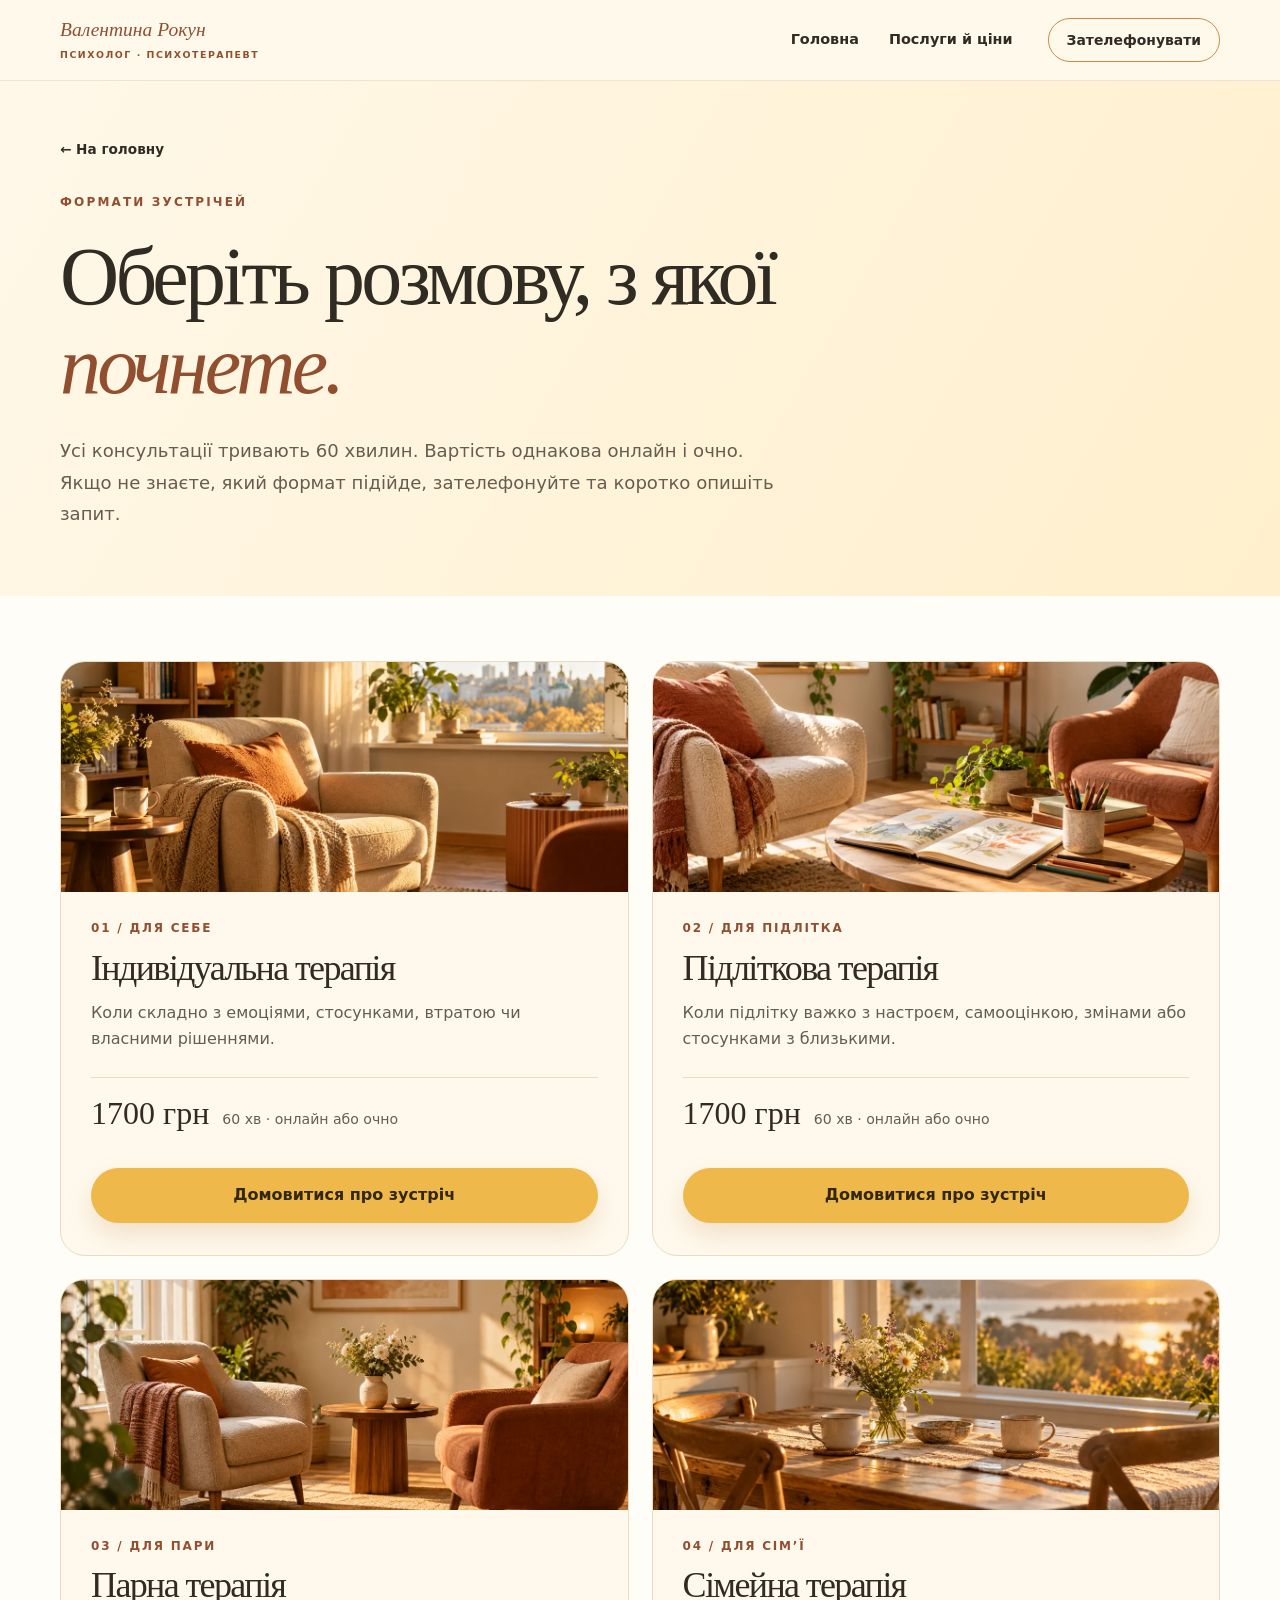
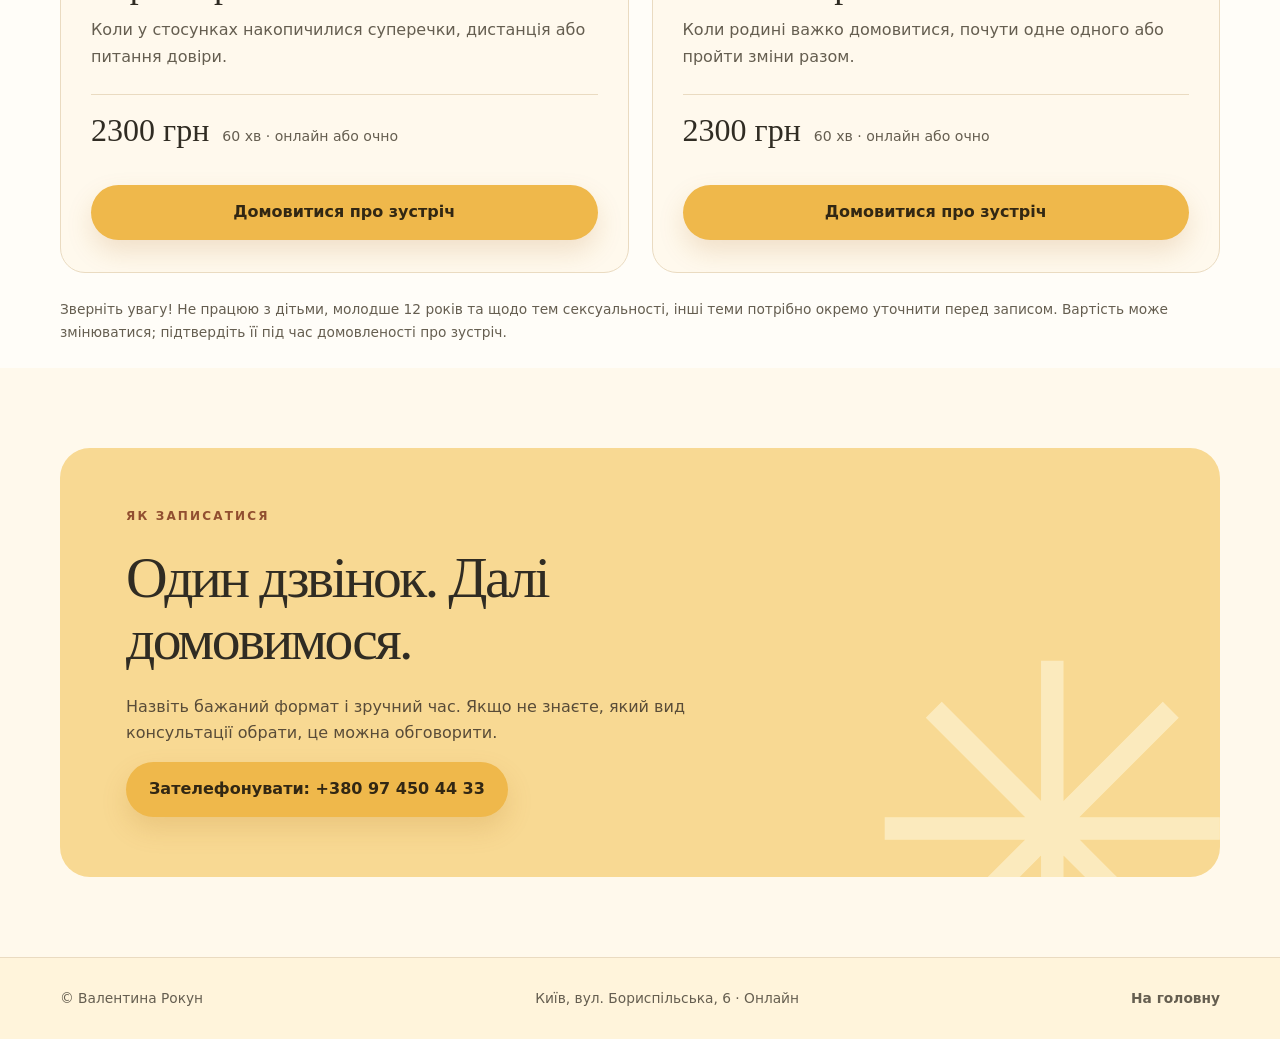
==== services/index.html @ d5994729 "Add files via upload" ====
<!doctype html>
<html lang="uk">
<head><meta charset="utf-8"><meta name="viewport" content="width=device-width,initial-scale=1"><meta name="theme-color" content="#fff8e9"><title>Послуги й ціни — Валентина Рокун</title><meta name="description" content="Індивідуальна, підліткова, парна та сімейна терапія. Онлайн або очно, 60 хвилин. Вартість консультацій Валентини Рокун."><meta property="og:type" content="website"><meta property="og:title" content="Послуги й ціни — Валентина Рокун"><meta property="og:image" content="../assets/individual.webp"><link rel="icon" href="../assets/favicon.svg" type="image/svg+xml"><link rel="stylesheet" href="../assets/site.css"></head>
<body><a class="skip" href="#main">До змісту</a><header class="header"><div class="wrap header-row"><a class="wordmark" href="../index.html" aria-label="Валентина Рокун, на головну"><span>Валентина Рокун</span><small>Психолог · Психотерапевт</small></a><nav aria-label="Основна навігація"><a href="../index.html">Головна</a><a href="#offers" aria-current="page">Послуги й ціни</a></nav><a class="header-contact" href="tel:+380974504433">Зателефонувати</a></div></header>
<main id="main"><section class="offer-intro"><div class="wrap"><a class="back" href="../index.html">← На головну</a><p class="overline">ФОРМАТИ ЗУСТРІЧЕЙ</p><h1>Оберіть розмову, з якої <em>почнете.</em></h1><p class="lead">Усі консультації тривають 60 хвилин. Вартість однакова онлайн і очно. Якщо не знаєте, який формат підійде, зателефонуйте та коротко опишіть запит.</p></div></section>
<section class="offers" id="offers"><div class="wrap offer-grid">
<article class="offer-card" id="individual"><img src="../assets/individual.webp" width="1200" height="675" loading="lazy" alt="Затишне крісло для індивідуальної розмови"><div class="offer-body"><p class="offer-num">01 / ДЛЯ СЕБЕ</p><h2>Індивідуальна терапія</h2><p>Коли складно з емоціями, стосунками, втратою чи власними рішеннями.</p><div class="price-row"><strong>1700 грн</strong><span>60 хв · онлайн або очно</span></div><a class="btn primary" href="tel:+380974504433">Домовитися про зустріч</a></div></article>
<article class="offer-card" id="teen"><img src="../assets/teen-session.webp" width="1200" height="675" loading="lazy" alt="Світлий простір зі скетчбуком для розмови з підлітком"><div class="offer-body"><p class="offer-num">02 / ДЛЯ ПІДЛІТКА</p><h2>Підліткова терапія</h2><p>Коли підлітку важко з настроєм, самооцінкою, змінами або стосунками з близькими.</p><div class="price-row"><strong>1700 грн</strong><span>60 хв · онлайн або очно</span></div><a class="btn primary" href="tel:+380974504433">Домовитися про зустріч</a></div></article>
<article class="offer-card" id="couple"><img src="../assets/couple-session.webp" width="1200" height="675" loading="lazy" alt="Два крісла для розмови у парі"><div class="offer-body"><p class="offer-num">03 / ДЛЯ ПАРИ</p><h2>Парна терапія</h2><p>Коли у стосунках накопичилися суперечки, дистанція або питання довіри.</p><div class="price-row"><strong>2300 грн</strong><span>60 хв · онлайн або очно</span></div><a class="btn primary" href="tel:+380974504433">Домовитися про зустріч</a></div></article>
<article class="offer-card" id="family"><img src="../assets/family.webp" width="1200" height="675" loading="lazy" alt="Стіл для сімейної розмови у теплому світлі"><div class="offer-body"><p class="offer-num">04 / ДЛЯ СІМ’Ї</p><h2>Сімейна терапія</h2><p>Коли родині важко домовитися, почути одне одного або пройти зміни разом.</p><div class="price-row"><strong>2300 грн</strong><span>60 хв · онлайн або очно</span></div><a class="btn primary" href="tel:+380974504433">Домовитися про зустріч</a></div></article>
</div><div class="wrap offer-note"><span>Зверніть увагу! Не працюю з дітьми, молодше 12 років та щодо тем сексуальності, інші теми потрібно окремо уточнити перед записом. Вартість може змінюватися; підтвердіть її під час домовленості про зустріч.</span></div></section>
<section class="start" id="contact"><div class="wrap start-box"><div><p class="overline">ЯК ЗАПИСАТИСЯ</p><h2>Один дзвінок. Далі домовимося.</h2><p>Назвіть бажаний формат і зручний час. Якщо не знаєте, який вид консультації обрати, це можна обговорити.</p><a class="btn primary" href="tel:+380974504433">Зателефонувати: +380 97 450 44 33</a></div><div class="start-mark" aria-hidden="true">✳</div></div></section></main><footer><div class="wrap footer-row"><span>© Валентина Рокун</span><span>Київ, вул. Бориспільська, 6 · Онлайн</span><a href="../index.html">На головну</a></div></footer>
</body></html>
---- assets/site.css ----
:root{--ink:#302c23;--muted:#655e50;--rust:#914f30;--honey:#efb84b;--cream:#fff9ec;--paper:#fffdf8;--line:#eadbc1}*{box-sizing:border-box}html{scroll-behavior:smooth;scroll-padding-top:90px}body{margin:0;background:var(--cream);color:var(--ink);font:400 1rem/1.65 Inter,ui-sans-serif,system-ui,-apple-system,"Segoe UI",sans-serif}img{display:block;max-width:100%}a{color:inherit}h1,h2,p{margin-top:0}h1,h2{font-family:Georgia,"Times New Roman",serif;font-weight:400;letter-spacing:-.045em;line-height:1.08}h1{font-size:clamp(3.05rem,6.4vw,6.1rem);max-width:780px;margin-bottom:25px}h2{font-size:clamp(2.55rem,4.5vw,4.5rem);margin-bottom:22px}h1 em{color:var(--rust);font-weight:400}p{max-width:680px}.wrap{width:min(1160px,calc(100% - 48px));margin-inline:auto}.skip{position:absolute;left:12px;top:-100px;background:white;padding:12px;z-index:100}.skip:focus{top:12px}.overline{font-size:.75rem;line-height:1.4;font-weight:750;letter-spacing:.18em;color:var(--rust);margin-bottom:22px}.header{position:sticky;top:0;z-index:20;background:rgba(255,249,236,.93);border-bottom:1px solid rgba(145,79,48,.13);backdrop-filter:blur(18px)}.header-row{min-height:80px;display:flex;gap:35px;align-items:center}.wordmark{text-decoration:none;line-height:1;white-space:nowrap}.wordmark span{font:italic 400 1.22rem Georgia,serif;color:var(--rust);margin-right:5px}.wordmark strong{font:600 1.62rem Georgia,serif;letter-spacing:-.05em}.wordmark small{display:block;font:600 .59rem/1.4 Inter,system-ui;letter-spacing:.16em;text-transform:uppercase;color:var(--rust);margin-top:7px}.header nav{display:flex;gap:30px;margin-left:auto}.header nav a{text-decoration:none;font-size:.9rem;font-weight:650}.header nav a:hover,.back:hover,.text-link:hover{color:var(--rust)}.header-contact{border:1px solid #c88c49;border-radius:100px;padding:10px 18px;text-decoration:none;font-weight:700;font-size:.87rem}.header-contact:hover{background:#f6d899}.hero{background:radial-gradient(circle at 73% 28%,#ffe2a3,transparent 45%),linear-gradient(120deg,#fff9ed,#fff0cf);padding:48px 0 65px;overflow:hidden}.hero-grid{display:grid;grid-template-columns:1.15fr .85fr;align-items:center;gap:72px;min-height:620px}.hero-copy{position:relative;z-index:1}.lead{color:var(--muted);font-size:1.13rem;line-height:1.75}.hero-actions{display:flex;gap:13px;flex-wrap:wrap;margin-top:30px}.btn{min-height:55px;display:inline-flex;align-items:center;justify-content:center;text-align:center;gap:12px;padding:14px 23px;border-radius:100px;text-decoration:none;font-weight:700;line-height:1.3;transition:transform .2s,box-shadow .2s}.btn:hover{transform:translateY(-2px)}.primary{background:var(--honey);color:#322713;box-shadow:0 12px 26px rgba(170,104,25,.17)}.primary:hover{box-shadow:0 17px 30px rgba(170,104,25,.27)}.subtle{border:1px solid #bd9b68;background:rgba(255,255,255,.45)}.direct-number{font-size:.86rem;color:var(--muted);margin-top:23px}.direct-number a{font-weight:700;text-decoration-color:#bd8151}.hero-photo{height:585px;border-radius:240px 240px 20px 20px;overflow:hidden;box-shadow:0 25px 55px rgba(95,66,30,.16)}.hero-photo img{width:100%;height:100%;object-fit:cover;object-position:50% 43%}.help{background:#fff7e5;padding:95px 0 105px}.help h2{max-width:770px;margin-bottom:39px}.help-grid{display:grid;grid-template-columns:repeat(4,1fr);gap:14px}.help-grid a{position:relative;display:flex;flex-direction:column;min-height:252px;padding:24px;border:1px solid var(--line);border-radius:22px;background:var(--paper);text-decoration:none;transition:transform .2s,box-shadow .2s}.help-grid a:hover{transform:translateY(-4px);box-shadow:0 18px 35px rgba(95,66,30,.12)}.help-grid strong{font:400 1.55rem/1.15 Georgia,serif;margin:17px 0 10px}.help-grid a>span:nth-of-type(2){color:var(--muted);font-size:.9rem;line-height:1.5}.help-grid b{position:absolute;right:23px;top:20px;color:var(--rust)}.help-symbol{display:grid;place-items:center;width:46px;height:46px;border-radius:50%;background:#f9dfaa;color:var(--rust);font:400 1.6rem Georgia,serif}.about{background:#fffdf8;padding:95px 0}.about-grid{display:grid;grid-template-columns:.76fr 1.24fr;gap:clamp(45px,7vw,120px);align-items:center}.about-image{height:490px;max-width:400px;border-radius:190px 190px 14px 14px;overflow:hidden}.about-image img{height:100%;width:100%;object-fit:cover;object-position:50% 42%;filter:grayscale(1)}.about p:not(.overline){color:var(--muted);font-size:1.05rem}.text-link{display:inline-block;border-bottom:1px solid var(--rust);text-decoration:none;font-weight:700;margin-top:10px;padding-bottom:4px}.start{padding:80px 0;background:var(--cream)}.start-box{position:relative;background:#f8d993;border-radius:30px;padding:60px 66px;overflow:hidden}.start-box>div:first-child{position:relative;z-index:1}.start-box h2{max-width:700px}.start-box p:not(.overline){color:#594c38;max-width:610px}.start-mark{position:absolute;font-size:460px;line-height:1;right:-25px;bottom:-190px;color:rgba(255,250,224,.55);pointer-events:none}footer{padding:29px 0;background:#fff4db;border-top:1px solid var(--line);color:var(--muted);font-size:.86rem}.footer-row{display:flex;align-items:center;justify-content:space-between;gap:20px}.footer-row a{text-decoration:none;font-weight:700}.offer-intro{padding:55px 0 48px;background:linear-gradient(120deg,#fff8e9,#ffefcc)}.offer-intro h1{max-width:840px}.offer-intro .lead{max-width:730px}.back{display:inline-block;text-decoration:none;font-weight:700;font-size:.85rem;margin-bottom:34px}.offers{padding:65px 0 25px;background:#fffdf8}.offer-grid{display:grid;grid-template-columns:repeat(2,1fr);gap:23px}.offer-card{overflow:hidden;border-radius:25px;border:1px solid var(--line);background:#fff9ed;scroll-margin-top:105px}.offer-card img{width:100%;height:230px;object-fit:cover}.offer-body{padding:27px 30px 32px}.offer-num{color:var(--rust);font-size:.75rem;letter-spacing:.15em;font-weight:700;margin-bottom:10px}.offer-body h2{font-size:2.25rem;margin-bottom:12px}.offer-body>p:not(.offer-num){color:var(--muted);min-height:52px;margin-bottom:24px}.price-row{display:flex;gap:13px;align-items:baseline;flex-wrap:wrap;padding:17px 0;border-top:1px solid var(--line);margin-bottom:19px}.price-row strong{font:400 2rem Georgia,serif}.price-row span{color:var(--muted);font-size:.88rem}.offer-body .btn{width:100%}.offer-note{color:var(--muted);font-size:.86rem;margin-top:25px}.offer-note p{max-width:none}a:focus-visible{outline:3px solid #984b2d;outline-offset:4px}@media(max-width:1020px){.header-row{gap:20px}.help-grid{grid-template-columns:repeat(2,1fr)}.hero-grid{gap:35px}.header nav{gap:15px}}@media(max-width:760px){.wrap{width:min(calc(100% - 32px),520px)}.header-row{min-height:70px;gap:12px;flex-wrap:wrap;padding:10px 0}.wordmark span{font-size:1.03rem}.wordmark strong{font-size:1.28rem}.wordmark small{font-size:.48rem}.header nav{order:3;width:100%;justify-content:center;margin:0;gap:28px;padding-top:3px}.header-contact{margin-left:auto;padding:7px 11px;font-size:.75rem}.hero{padding:43px 0 60px}.hero-grid{display:flex;flex-direction:column;align-items:stretch;gap:33px;min-height:0}.hero-photo{height:min(105vw,500px);max-width:440px;width:100%;align-self:center}.hero-actions{gap:10px}.hero-actions .btn{width:100%}.help,.about{padding:72px 0}.help-grid{grid-template-columns:1fr 1fr;gap:9px}.help-grid a{padding:17px;min-height:220px}.help-grid strong{font-size:1.25rem}.help-grid a>span:nth-of-type(2){font-size:.78rem}.about-grid{display:flex;flex-direction:column;align-items:stretch;gap:42px}.about-image{height:430px;max-width:330px}.start{padding:60px 0}.start-box{padding:42px 25px}.start-mark{font-size:320px;bottom:-115px;right:-35px}.footer-row{flex-direction:column;align-items:flex-start}.offer-intro{padding:42px 0}.offers{padding-top:40px}.offer-grid{grid-template-columns:1fr}.offer-card img{height:210px}}@media(max-width:410px){.header-contact{font-size:.68rem;padding:6px 8px}.help-grid{grid-template-columns:1fr}.help-grid a{min-height:0}.btn{width:100%}}@media(prefers-reduced-motion:reduce){html{scroll-behavior:auto}*,*:before,*:after{transition:none!important}}
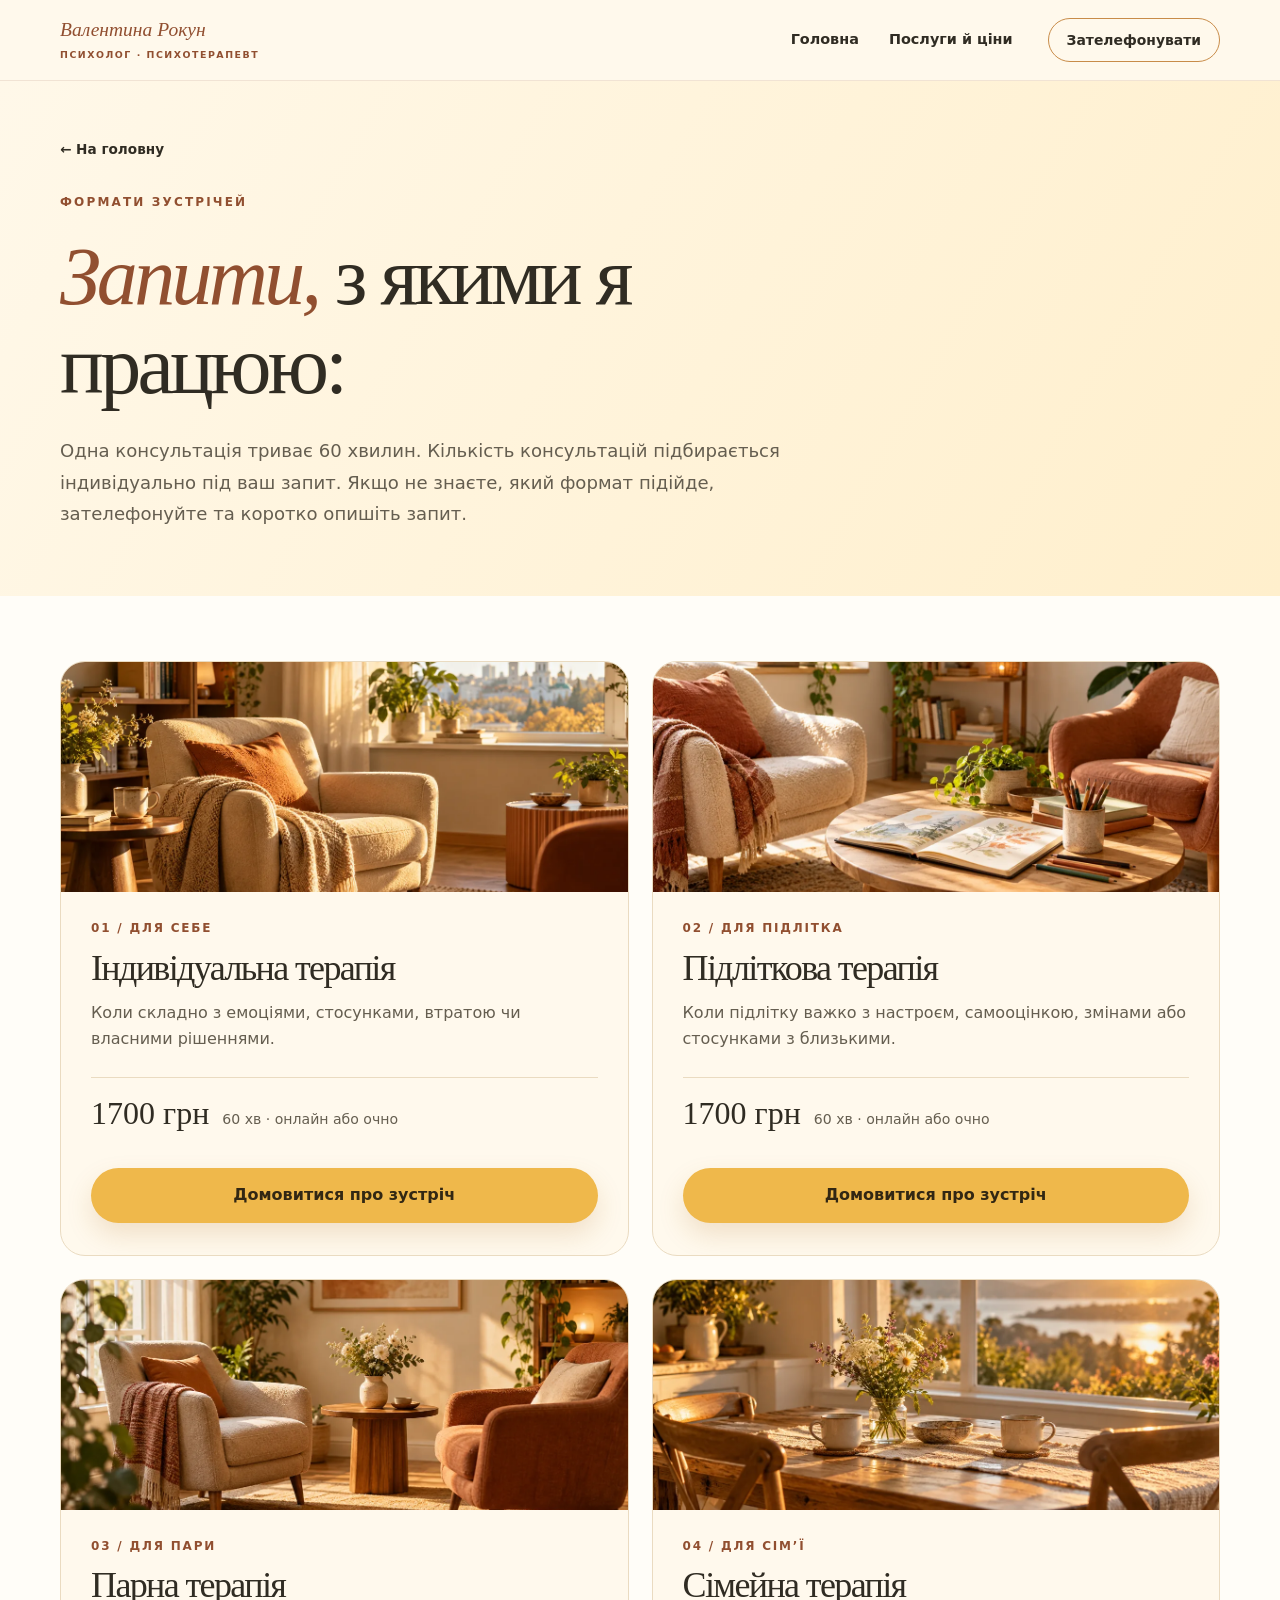
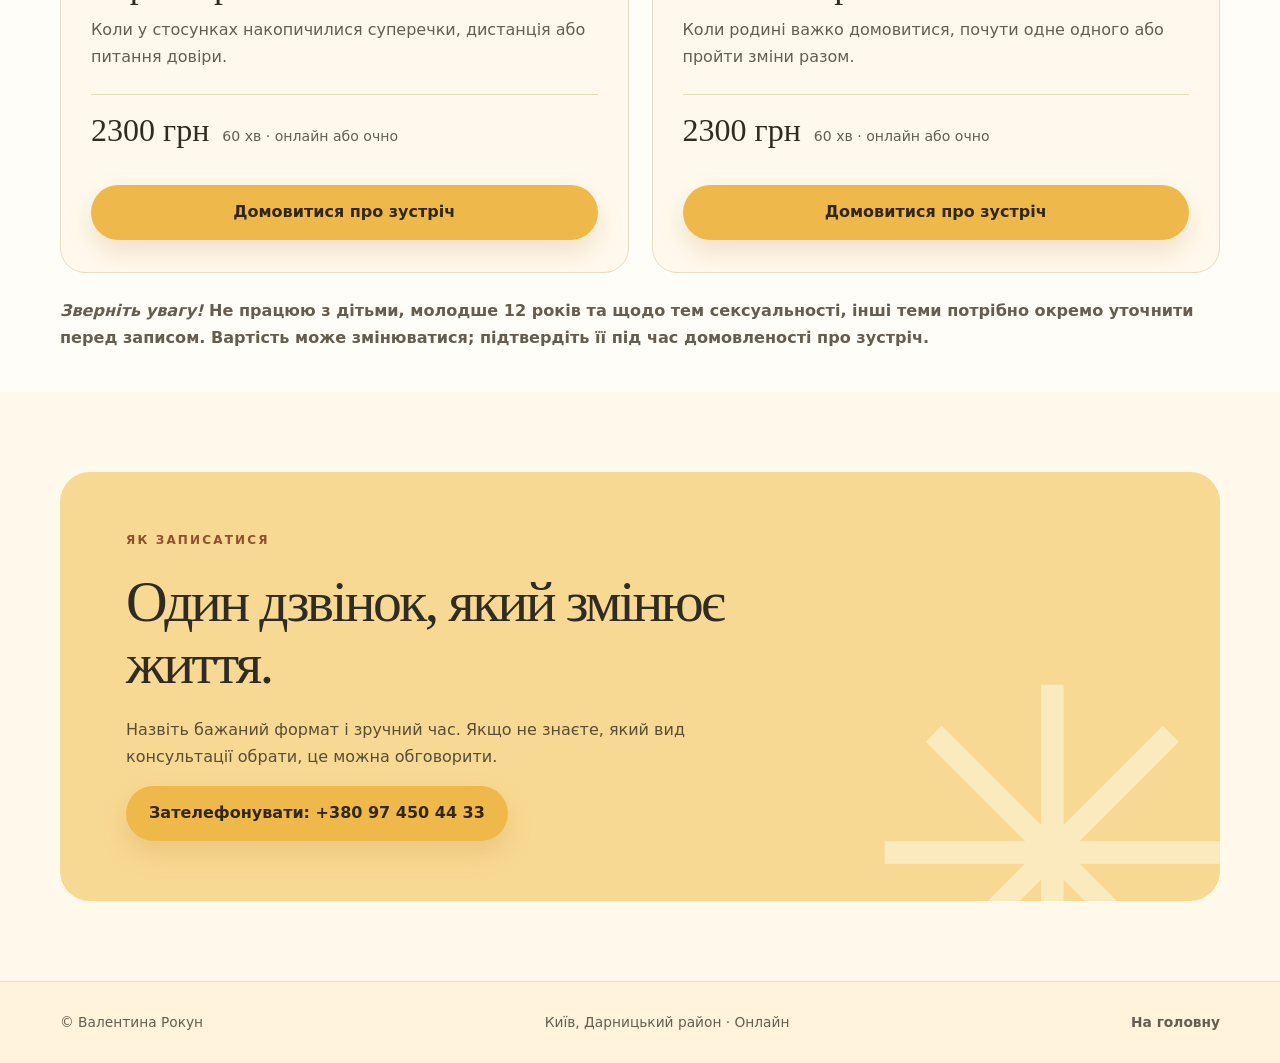
==== commit 143b7e07: "Add files via upload" ====
--- a/services/index.html
+++ b/services/index.html
@@ -2,12 +2,12 @@
 <html lang="uk">
 <head><meta charset="utf-8"><meta name="viewport" content="width=device-width,initial-scale=1"><meta name="theme-color" content="#fff8e9"><title>Послуги й ціни — Валентина Рокун</title><meta name="description" content="Індивідуальна, підліткова, парна та сімейна терапія. Онлайн або очно, 60 хвилин. Вартість консультацій Валентини Рокун."><meta property="og:type" content="website"><meta property="og:title" content="Послуги й ціни — Валентина Рокун"><meta property="og:image" content="../assets/individual.webp"><link rel="icon" href="../assets/favicon.svg" type="image/svg+xml"><link rel="stylesheet" href="../assets/site.css"></head>
 <body><a class="skip" href="#main">До змісту</a><header class="header"><div class="wrap header-row"><a class="wordmark" href="../index.html" aria-label="Валентина Рокун, на головну"><span>Валентина Рокун</span><small>Психолог · Психотерапевт</small></a><nav aria-label="Основна навігація"><a href="../index.html">Головна</a><a href="#offers" aria-current="page">Послуги й ціни</a></nav><a class="header-contact" href="tel:+380974504433">Зателефонувати</a></div></header>
-<main id="main"><section class="offer-intro"><div class="wrap"><a class="back" href="../index.html">← На головну</a><p class="overline">ФОРМАТИ ЗУСТРІЧЕЙ</p><h1>Оберіть розмову, з якої <em>почнете.</em></h1><p class="lead">Усі консультації тривають 60 хвилин. Вартість однакова онлайн і очно. Якщо не знаєте, який формат підійде, зателефонуйте та коротко опишіть запит.</p></div></section>
+<main id="main"><section class="offer-intro"><div class="wrap"><a class="back" href="../index.html">← На головну</a><p class="overline">ФОРМАТИ ЗУСТРІЧЕЙ</p><h1><em>Запити, </em>з якими я працюю:</h1><p class="lead">Одна консультація триває 60 хвилин. Кількість консультацій підбирається індивідуально під ваш запит. Якщо не знаєте, який формат підійде, зателефонуйте та коротко опишіть запит.</p></div></section>
 <section class="offers" id="offers"><div class="wrap offer-grid">
 <article class="offer-card" id="individual"><img src="../assets/individual.webp" width="1200" height="675" loading="lazy" alt="Затишне крісло для індивідуальної розмови"><div class="offer-body"><p class="offer-num">01 / ДЛЯ СЕБЕ</p><h2>Індивідуальна терапія</h2><p>Коли складно з емоціями, стосунками, втратою чи власними рішеннями.</p><div class="price-row"><strong>1700 грн</strong><span>60 хв · онлайн або очно</span></div><a class="btn primary" href="tel:+380974504433">Домовитися про зустріч</a></div></article>
 <article class="offer-card" id="teen"><img src="../assets/teen-session.webp" width="1200" height="675" loading="lazy" alt="Світлий простір зі скетчбуком для розмови з підлітком"><div class="offer-body"><p class="offer-num">02 / ДЛЯ ПІДЛІТКА</p><h2>Підліткова терапія</h2><p>Коли підлітку важко з настроєм, самооцінкою, змінами або стосунками з близькими.</p><div class="price-row"><strong>1700 грн</strong><span>60 хв · онлайн або очно</span></div><a class="btn primary" href="tel:+380974504433">Домовитися про зустріч</a></div></article>
 <article class="offer-card" id="couple"><img src="../assets/couple-session.webp" width="1200" height="675" loading="lazy" alt="Два крісла для розмови у парі"><div class="offer-body"><p class="offer-num">03 / ДЛЯ ПАРИ</p><h2>Парна терапія</h2><p>Коли у стосунках накопичилися суперечки, дистанція або питання довіри.</p><div class="price-row"><strong>2300 грн</strong><span>60 хв · онлайн або очно</span></div><a class="btn primary" href="tel:+380974504433">Домовитися про зустріч</a></div></article>
 <article class="offer-card" id="family"><img src="../assets/family.webp" width="1200" height="675" loading="lazy" alt="Стіл для сімейної розмови у теплому світлі"><div class="offer-body"><p class="offer-num">04 / ДЛЯ СІМ’Ї</p><h2>Сімейна терапія</h2><p>Коли родині важко домовитися, почути одне одного або пройти зміни разом.</p><div class="price-row"><strong>2300 грн</strong><span>60 хв · онлайн або очно</span></div><a class="btn primary" href="tel:+380974504433">Домовитися про зустріч</a></div></article>
-</div><div class="wrap offer-note"><span>Зверніть увагу! Не працюю з дітьми, молодше 12 років та щодо тем сексуальності, інші теми потрібно окремо уточнити перед записом. Вартість може змінюватися; підтвердіть її під час домовленості про зустріч.</span></div></section>
-<section class="start" id="contact"><div class="wrap start-box"><div><p class="overline">ЯК ЗАПИСАТИСЯ</p><h2>Один дзвінок. Далі домовимося.</h2><p>Назвіть бажаний формат і зручний час. Якщо не знаєте, який вид консультації обрати, це можна обговорити.</p><a class="btn primary" href="tel:+380974504433">Зателефонувати: +380 97 450 44 33</a></div><div class="start-mark" aria-hidden="true">✳</div></div></section></main><footer><div class="wrap footer-row"><span>© Валентина Рокун</span><span>Київ, вул. Бориспільська, 6 · Онлайн</span><a href="../index.html">На головну</a></div></footer>
+</div><div class="wrap offer-note"><h3><span><em>Зверніть увагу! </em>Не працюю з дітьми, молодше 12 років та щодо тем сексуальності, інші теми потрібно окремо уточнити перед записом. Вартість може змінюватися; підтвердіть її під час домовленості про зустріч.</span></h3></div></section>
+<section class="start" id="contact"><div class="wrap start-box"><div><p class="overline">ЯК ЗАПИСАТИСЯ</p><h2>Один дзвінок, який змінює життя.</h2><p>Назвіть бажаний формат і зручний час. Якщо не знаєте, який вид консультації обрати, це можна обговорити.</p><a class="btn primary" href="tel:+380974504433">Зателефонувати: +380 97 450 44 33</a></div><div class="start-mark" aria-hidden="true">✳</div></div></section></main><footer><div class="wrap footer-row"><span>© Валентина Рокун</span><span>Київ, Дарницький район · Онлайн</span><a href="../index.html">На головну</a></div></footer>
 </body></html>
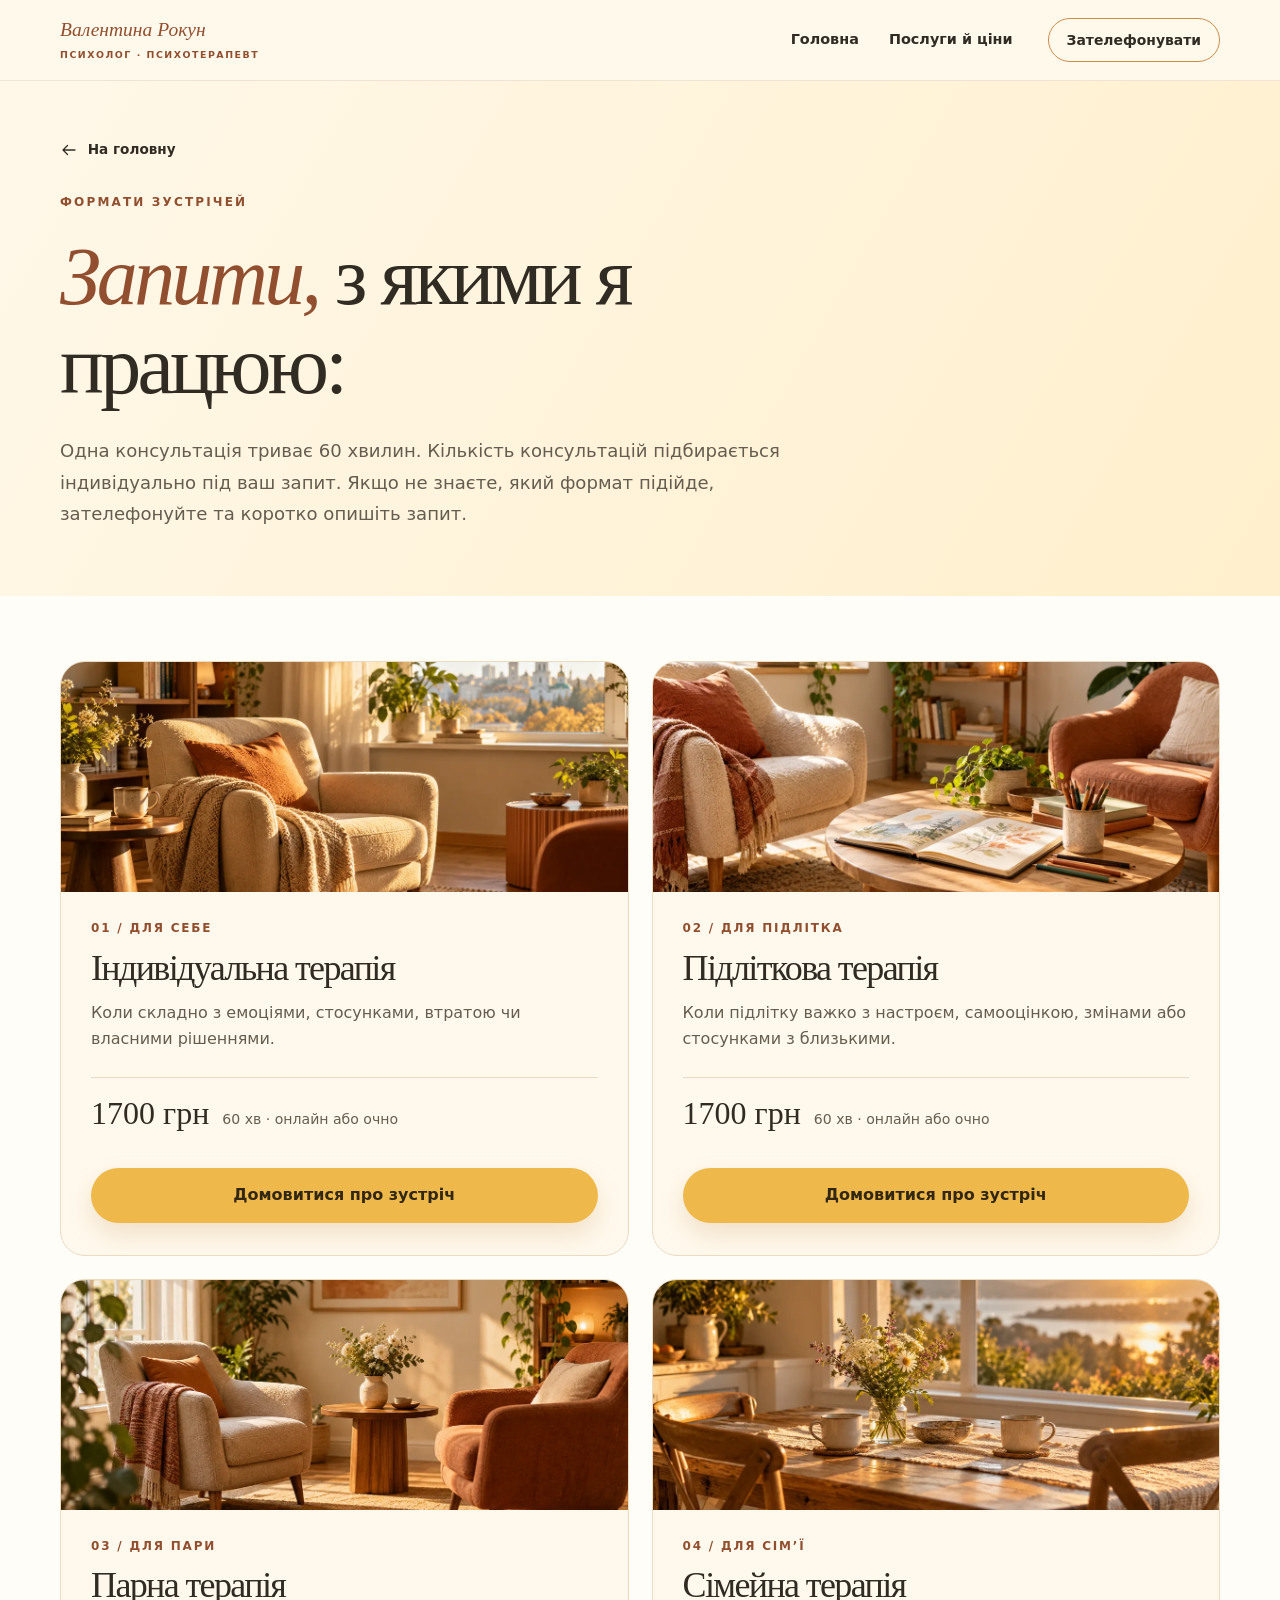
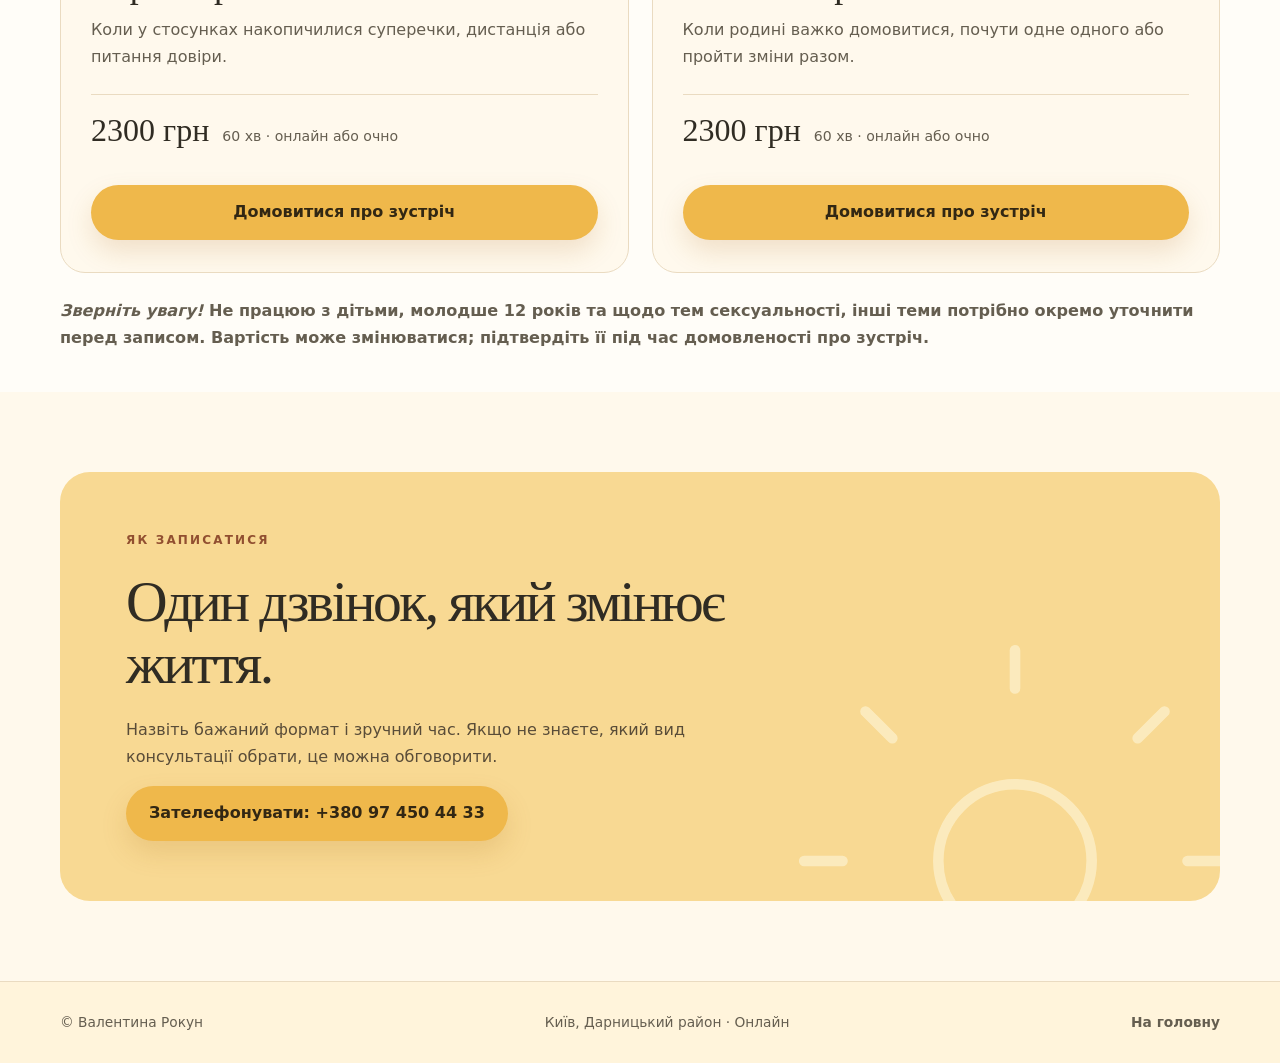
==== commit dfe82c65: "Add files via upload" ====
--- a/services/index.html
+++ b/services/index.html
@@ -2,12 +2,12 @@
 <html lang="uk">
 <head><meta charset="utf-8"><meta name="viewport" content="width=device-width,initial-scale=1"><meta name="theme-color" content="#fff8e9"><title>Послуги й ціни — Валентина Рокун</title><meta name="description" content="Індивідуальна, підліткова, парна та сімейна терапія. Онлайн або очно, 60 хвилин. Вартість консультацій Валентини Рокун."><meta property="og:type" content="website"><meta property="og:title" content="Послуги й ціни — Валентина Рокун"><meta property="og:image" content="../assets/individual.webp"><link rel="icon" href="../assets/favicon.svg" type="image/svg+xml"><link rel="stylesheet" href="../assets/site.css"></head>
 <body><a class="skip" href="#main">До змісту</a><header class="header"><div class="wrap header-row"><a class="wordmark" href="../index.html" aria-label="Валентина Рокун, на головну"><span>Валентина Рокун</span><small>Психолог · Психотерапевт</small></a><nav aria-label="Основна навігація"><a href="../index.html">Головна</a><a href="#offers" aria-current="page">Послуги й ціни</a></nav><a class="header-contact" href="tel:+380974504433">Зателефонувати</a></div></header>
-<main id="main"><section class="offer-intro"><div class="wrap"><a class="back" href="../index.html">← На головну</a><p class="overline">ФОРМАТИ ЗУСТРІЧЕЙ</p><h1><em>Запити, </em>з якими я працюю:</h1><p class="lead">Одна консультація триває 60 хвилин. Кількість консультацій підбирається індивідуально під ваш запит. Якщо не знаєте, який формат підійде, зателефонуйте та коротко опишіть запит.</p></div></section>
+<main id="main"><section class="offer-intro"><div class="wrap"><a class="back" href="../index.html"><svg class="ui-icon back-icon" xmlns="http://www.w3.org/2000/svg" viewBox="0 0 24 24" width="24" height="24" fill="none" stroke="currentColor" stroke-width="1.7" stroke-linecap="round" stroke-linejoin="round" aria-hidden="true" focusable="false"><path d="M20 12H4m6-6-6 6 6 6"/></svg> На головну</a><p class="overline">ФОРМАТИ ЗУСТРІЧЕЙ</p><h1><em>Запити, </em>з якими я працюю:</h1><p class="lead">Одна консультація триває 60 хвилин. Кількість консультацій підбирається індивідуально під ваш запит. Якщо не знаєте, який формат підійде, зателефонуйте та коротко опишіть запит.</p></div></section>
 <section class="offers" id="offers"><div class="wrap offer-grid">
 <article class="offer-card" id="individual"><img src="../assets/individual.webp" width="1200" height="675" loading="lazy" alt="Затишне крісло для індивідуальної розмови"><div class="offer-body"><p class="offer-num">01 / ДЛЯ СЕБЕ</p><h2>Індивідуальна терапія</h2><p>Коли складно з емоціями, стосунками, втратою чи власними рішеннями.</p><div class="price-row"><strong>1700 грн</strong><span>60 хв · онлайн або очно</span></div><a class="btn primary" href="tel:+380974504433">Домовитися про зустріч</a></div></article>
 <article class="offer-card" id="teen"><img src="../assets/teen-session.webp" width="1200" height="675" loading="lazy" alt="Світлий простір зі скетчбуком для розмови з підлітком"><div class="offer-body"><p class="offer-num">02 / ДЛЯ ПІДЛІТКА</p><h2>Підліткова терапія</h2><p>Коли підлітку важко з настроєм, самооцінкою, змінами або стосунками з близькими.</p><div class="price-row"><strong>1700 грн</strong><span>60 хв · онлайн або очно</span></div><a class="btn primary" href="tel:+380974504433">Домовитися про зустріч</a></div></article>
 <article class="offer-card" id="couple"><img src="../assets/couple-session.webp" width="1200" height="675" loading="lazy" alt="Два крісла для розмови у парі"><div class="offer-body"><p class="offer-num">03 / ДЛЯ ПАРИ</p><h2>Парна терапія</h2><p>Коли у стосунках накопичилися суперечки, дистанція або питання довіри.</p><div class="price-row"><strong>2300 грн</strong><span>60 хв · онлайн або очно</span></div><a class="btn primary" href="tel:+380974504433">Домовитися про зустріч</a></div></article>
 <article class="offer-card" id="family"><img src="../assets/family.webp" width="1200" height="675" loading="lazy" alt="Стіл для сімейної розмови у теплому світлі"><div class="offer-body"><p class="offer-num">04 / ДЛЯ СІМ’Ї</p><h2>Сімейна терапія</h2><p>Коли родині важко домовитися, почути одне одного або пройти зміни разом.</p><div class="price-row"><strong>2300 грн</strong><span>60 хв · онлайн або очно</span></div><a class="btn primary" href="tel:+380974504433">Домовитися про зустріч</a></div></article>
 </div><div class="wrap offer-note"><h3><span><em>Зверніть увагу! </em>Не працюю з дітьми, молодше 12 років та щодо тем сексуальності, інші теми потрібно окремо уточнити перед записом. Вартість може змінюватися; підтвердіть її під час домовленості про зустріч.</span></h3></div></section>
-<section class="start" id="contact"><div class="wrap start-box"><div><p class="overline">ЯК ЗАПИСАТИСЯ</p><h2>Один дзвінок, який змінює життя.</h2><p>Назвіть бажаний формат і зручний час. Якщо не знаєте, який вид консультації обрати, це можна обговорити.</p><a class="btn primary" href="tel:+380974504433">Зателефонувати: +380 97 450 44 33</a></div><div class="start-mark" aria-hidden="true">✳</div></div></section></main><footer><div class="wrap footer-row"><span>© Валентина Рокун</span><span>Київ, Дарницький район · Онлайн</span><a href="../index.html">На головну</a></div></footer>
+<section class="start" id="contact"><div class="wrap start-box"><div><p class="overline">ЯК ЗАПИСАТИСЯ</p><h2>Один дзвінок, який змінює життя.</h2><p>Назвіть бажаний формат і зручний час. Якщо не знаєте, який вид консультації обрати, це можна обговорити.</p><a class="btn primary" href="tel:+380974504433">Зателефонувати: +380 97 450 44 33</a></div><div class="start-mark" aria-hidden="true"><svg class="sun-art" xmlns="http://www.w3.org/2000/svg" viewBox="0 0 24 24" width="24" height="24" fill="none" stroke="currentColor" stroke-width="1.7" stroke-linecap="round" stroke-linejoin="round" aria-hidden="true" focusable="false"><circle cx="12" cy="12" r="4"/><path d="M12 1v2M12 21v2M1 12h2M21 12h2M4.2 4.2l1.4 1.4m12.8 12.8 1.4 1.4M4.2 19.8l1.4-1.4M18.4 5.6l1.4-1.4"/></svg></div></div></section></main><footer><div class="wrap footer-row"><span>© Валентина Рокун</span><span>Київ, Дарницький район · Онлайн</span><a href="../index.html">На головну</a></div></footer>
 </body></html>
--- a/assets/site.css
+++ b/assets/site.css
@@ -1 +1,4 @@
 :root{--ink:#302c23;--muted:#655e50;--rust:#914f30;--honey:#efb84b;--cream:#fff9ec;--paper:#fffdf8;--line:#eadbc1}*{box-sizing:border-box}html{scroll-behavior:smooth;scroll-padding-top:90px}body{margin:0;background:var(--cream);color:var(--ink);font:400 1rem/1.65 Inter,ui-sans-serif,system-ui,-apple-system,"Segoe UI",sans-serif}img{display:block;max-width:100%}a{color:inherit}h1,h2,p{margin-top:0}h1,h2{font-family:Georgia,"Times New Roman",serif;font-weight:400;letter-spacing:-.045em;line-height:1.08}h1{font-size:clamp(3.05rem,6.4vw,6.1rem);max-width:780px;margin-bottom:25px}h2{font-size:clamp(2.55rem,4.5vw,4.5rem);margin-bottom:22px}h1 em{color:var(--rust);font-weight:400}p{max-width:680px}.wrap{width:min(1160px,calc(100% - 48px));margin-inline:auto}.skip{position:absolute;left:12px;top:-100px;background:white;padding:12px;z-index:100}.skip:focus{top:12px}.overline{font-size:.75rem;line-height:1.4;font-weight:750;letter-spacing:.18em;color:var(--rust);margin-bottom:22px}.header{position:sticky;top:0;z-index:20;background:rgba(255,249,236,.93);border-bottom:1px solid rgba(145,79,48,.13);backdrop-filter:blur(18px)}.header-row{min-height:80px;display:flex;gap:35px;align-items:center}.wordmark{text-decoration:none;line-height:1;white-space:nowrap}.wordmark span{font:italic 400 1.22rem Georgia,serif;color:var(--rust);margin-right:5px}.wordmark strong{font:600 1.62rem Georgia,serif;letter-spacing:-.05em}.wordmark small{display:block;font:600 .59rem/1.4 Inter,system-ui;letter-spacing:.16em;text-transform:uppercase;color:var(--rust);margin-top:7px}.header nav{display:flex;gap:30px;margin-left:auto}.header nav a{text-decoration:none;font-size:.9rem;font-weight:650}.header nav a:hover,.back:hover,.text-link:hover{color:var(--rust)}.header-contact{border:1px solid #c88c49;border-radius:100px;padding:10px 18px;text-decoration:none;font-weight:700;font-size:.87rem}.header-contact:hover{background:#f6d899}.hero{background:radial-gradient(circle at 73% 28%,#ffe2a3,transparent 45%),linear-gradient(120deg,#fff9ed,#fff0cf);padding:48px 0 65px;overflow:hidden}.hero-grid{display:grid;grid-template-columns:1.15fr .85fr;align-items:center;gap:72px;min-height:620px}.hero-copy{position:relative;z-index:1}.lead{color:var(--muted);font-size:1.13rem;line-height:1.75}.hero-actions{display:flex;gap:13px;flex-wrap:wrap;margin-top:30px}.btn{min-height:55px;display:inline-flex;align-items:center;justify-content:center;text-align:center;gap:12px;padding:14px 23px;border-radius:100px;text-decoration:none;font-weight:700;line-height:1.3;transition:transform .2s,box-shadow .2s}.btn:hover{transform:translateY(-2px)}.primary{background:var(--honey);color:#322713;box-shadow:0 12px 26px rgba(170,104,25,.17)}.primary:hover{box-shadow:0 17px 30px rgba(170,104,25,.27)}.subtle{border:1px solid #bd9b68;background:rgba(255,255,255,.45)}.direct-number{font-size:.86rem;color:var(--muted);margin-top:23px}.direct-number a{font-weight:700;text-decoration-color:#bd8151}.hero-photo{height:585px;border-radius:240px 240px 20px 20px;overflow:hidden;box-shadow:0 25px 55px rgba(95,66,30,.16)}.hero-photo img{width:100%;height:100%;object-fit:cover;object-position:50% 43%}.help{background:#fff7e5;padding:95px 0 105px}.help h2{max-width:770px;margin-bottom:39px}.help-grid{display:grid;grid-template-columns:repeat(4,1fr);gap:14px}.help-grid a{position:relative;display:flex;flex-direction:column;min-height:252px;padding:24px;border:1px solid var(--line);border-radius:22px;background:var(--paper);text-decoration:none;transition:transform .2s,box-shadow .2s}.help-grid a:hover{transform:translateY(-4px);box-shadow:0 18px 35px rgba(95,66,30,.12)}.help-grid strong{font:400 1.55rem/1.15 Georgia,serif;margin:17px 0 10px}.help-grid a>span:nth-of-type(2){color:var(--muted);font-size:.9rem;line-height:1.5}.help-grid b{position:absolute;right:23px;top:20px;color:var(--rust)}.help-symbol{display:grid;place-items:center;width:46px;height:46px;border-radius:50%;background:#f9dfaa;color:var(--rust);font:400 1.6rem Georgia,serif}.about{background:#fffdf8;padding:95px 0}.about-grid{display:grid;grid-template-columns:.76fr 1.24fr;gap:clamp(45px,7vw,120px);align-items:center}.about-image{height:490px;max-width:400px;border-radius:190px 190px 14px 14px;overflow:hidden}.about-image img{height:100%;width:100%;object-fit:cover;object-position:50% 42%;filter:grayscale(1)}.about p:not(.overline){color:var(--muted);font-size:1.05rem}.text-link{display:inline-block;border-bottom:1px solid var(--rust);text-decoration:none;font-weight:700;margin-top:10px;padding-bottom:4px}.start{padding:80px 0;background:var(--cream)}.start-box{position:relative;background:#f8d993;border-radius:30px;padding:60px 66px;overflow:hidden}.start-box>div:first-child{position:relative;z-index:1}.start-box h2{max-width:700px}.start-box p:not(.overline){color:#594c38;max-width:610px}.start-mark{position:absolute;font-size:460px;line-height:1;right:-25px;bottom:-190px;color:rgba(255,250,224,.55);pointer-events:none}footer{padding:29px 0;background:#fff4db;border-top:1px solid var(--line);color:var(--muted);font-size:.86rem}.footer-row{display:flex;align-items:center;justify-content:space-between;gap:20px}.footer-row a{text-decoration:none;font-weight:700}.offer-intro{padding:55px 0 48px;background:linear-gradient(120deg,#fff8e9,#ffefcc)}.offer-intro h1{max-width:840px}.offer-intro .lead{max-width:730px}.back{display:inline-block;text-decoration:none;font-weight:700;font-size:.85rem;margin-bottom:34px}.offers{padding:65px 0 25px;background:#fffdf8}.offer-grid{display:grid;grid-template-columns:repeat(2,1fr);gap:23px}.offer-card{overflow:hidden;border-radius:25px;border:1px solid var(--line);background:#fff9ed;scroll-margin-top:105px}.offer-card img{width:100%;height:230px;object-fit:cover}.offer-body{padding:27px 30px 32px}.offer-num{color:var(--rust);font-size:.75rem;letter-spacing:.15em;font-weight:700;margin-bottom:10px}.offer-body h2{font-size:2.25rem;margin-bottom:12px}.offer-body>p:not(.offer-num){color:var(--muted);min-height:52px;margin-bottom:24px}.price-row{display:flex;gap:13px;align-items:baseline;flex-wrap:wrap;padding:17px 0;border-top:1px solid var(--line);margin-bottom:19px}.price-row strong{font:400 2rem Georgia,serif}.price-row span{color:var(--muted);font-size:.88rem}.offer-body .btn{width:100%}.offer-note{color:var(--muted);font-size:.86rem;margin-top:25px}.offer-note p{max-width:none}a:focus-visible{outline:3px solid #984b2d;outline-offset:4px}@media(max-width:1020px){.header-row{gap:20px}.help-grid{grid-template-columns:repeat(2,1fr)}.hero-grid{gap:35px}.header nav{gap:15px}}@media(max-width:760px){.wrap{width:min(calc(100% - 32px),520px)}.header-row{min-height:70px;gap:12px;flex-wrap:wrap;padding:10px 0}.wordmark span{font-size:1.03rem}.wordmark strong{font-size:1.28rem}.wordmark small{font-size:.48rem}.header nav{order:3;width:100%;justify-content:center;margin:0;gap:28px;padding-top:3px}.header-contact{margin-left:auto;padding:7px 11px;font-size:.75rem}.hero{padding:43px 0 60px}.hero-grid{display:flex;flex-direction:column;align-items:stretch;gap:33px;min-height:0}.hero-photo{height:min(105vw,500px);max-width:440px;width:100%;align-self:center}.hero-actions{gap:10px}.hero-actions .btn{width:100%}.help,.about{padding:72px 0}.help-grid{grid-template-columns:1fr 1fr;gap:9px}.help-grid a{padding:17px;min-height:220px}.help-grid strong{font-size:1.25rem}.help-grid a>span:nth-of-type(2){font-size:.78rem}.about-grid{display:flex;flex-direction:column;align-items:stretch;gap:42px}.about-image{height:430px;max-width:330px}.start{padding:60px 0}.start-box{padding:42px 25px}.start-mark{font-size:320px;bottom:-115px;right:-35px}.footer-row{flex-direction:column;align-items:flex-start}.offer-intro{padding:42px 0}.offers{padding-top:40px}.offer-grid{grid-template-columns:1fr}.offer-card img{height:210px}}@media(max-width:410px){.header-contact{font-size:.68rem;padding:6px 8px}.help-grid{grid-template-columns:1fr}.help-grid a{min-height:0}.btn{width:100%}}@media(prefers-reduced-motion:reduce){html{scroll-behavior:auto}*,*:before,*:after{transition:none!important}}
+
+/* Vector icons render consistently without emoji font substitution. */
+.ui-icon{display:inline-block;flex:none;width:22px;height:22px;vertical-align:middle}.help-symbol .ui-icon{width:27px;height:27px}.arrow-icon{width:18px;height:18px}.back-icon{width:18px;height:18px;margin-right:5px}.start-mark .sun-art{display:block;width:460px;height:460px;stroke-width:.55}.hero-photo img{object-position:50% 40%}.about-image img{object-position:50% 43%}@media(max-width:760px){.start-mark .sun-art{width:320px;height:320px}}
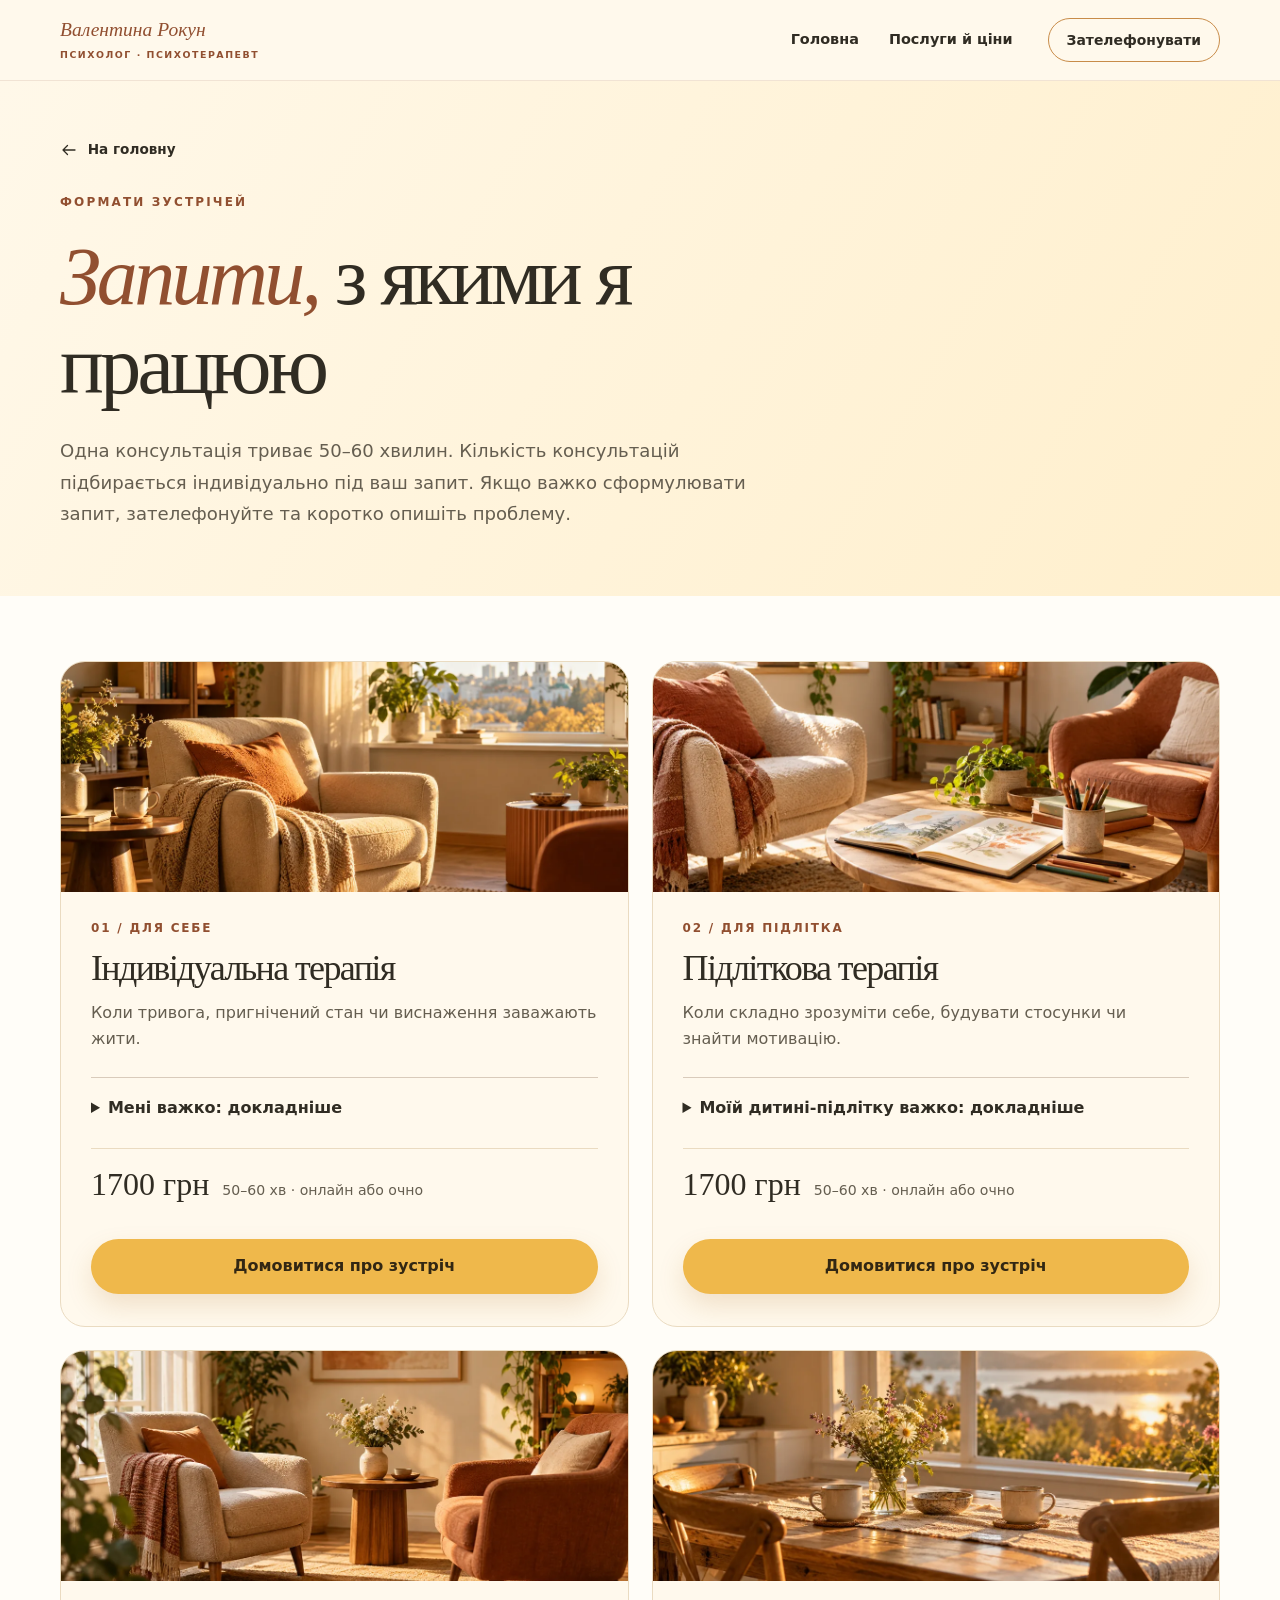
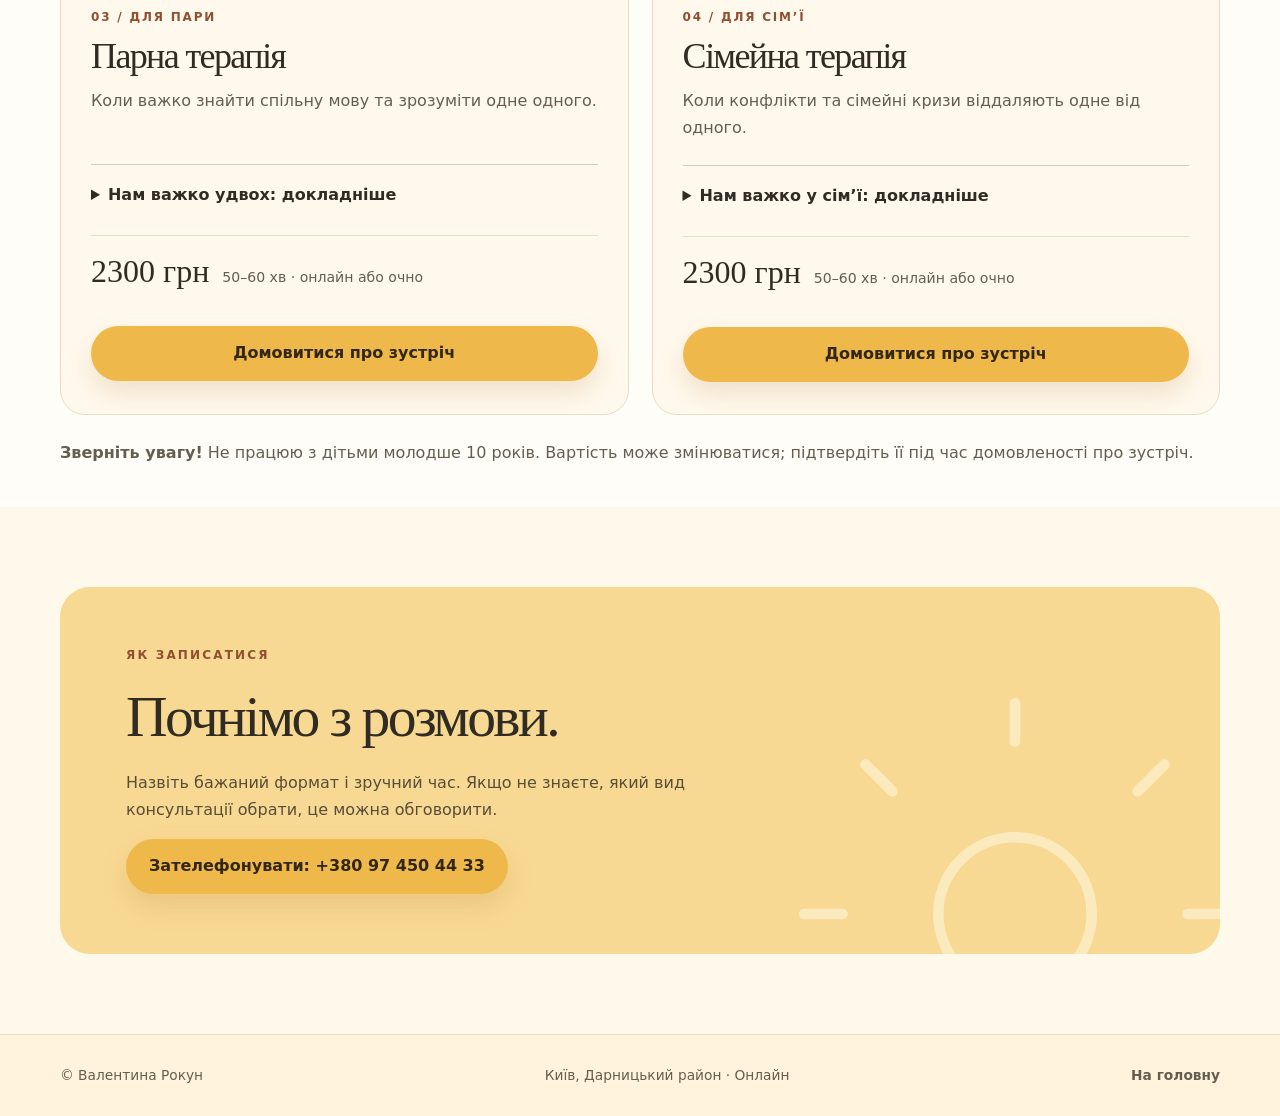
==== commit b7b97209: "Add files via upload" ====
--- a/services/index.html
+++ b/services/index.html
@@ -1,13 +1,13 @@
 <!doctype html>
 <html lang="uk">
-<head><meta charset="utf-8"><meta name="viewport" content="width=device-width,initial-scale=1"><meta name="theme-color" content="#fff8e9"><title>Послуги й ціни — Валентина Рокун</title><meta name="description" content="Індивідуальна, підліткова, парна та сімейна терапія. Онлайн або очно, 60 хвилин. Вартість консультацій Валентини Рокун."><meta property="og:type" content="website"><meta property="og:title" content="Послуги й ціни — Валентина Рокун"><meta property="og:image" content="../assets/individual.webp"><link rel="icon" href="../assets/favicon.svg" type="image/svg+xml"><link rel="stylesheet" href="../assets/site.css"></head>
+<head><meta charset="utf-8"><meta name="viewport" content="width=device-width,initial-scale=1"><meta name="theme-color" content="#fff8e9"><title>Послуги й ціни — Валентина Рокун</title><meta name="description" content="Індивідуальна, підліткова, парна та сімейна терапія. Онлайн або очно, 50–60 хвилин. Вартість консультацій Валентини Рокун."><meta property="og:type" content="website"><meta property="og:title" content="Послуги й ціни — Валентина Рокун"><meta property="og:image" content="../assets/individual.webp"><link rel="icon" href="../assets/favicon.svg" type="image/svg+xml"><link rel="stylesheet" href="../assets/site.css"></head>
 <body><a class="skip" href="#main">До змісту</a><header class="header"><div class="wrap header-row"><a class="wordmark" href="../index.html" aria-label="Валентина Рокун, на головну"><span>Валентина Рокун</span><small>Психолог · Психотерапевт</small></a><nav aria-label="Основна навігація"><a href="../index.html">Головна</a><a href="#offers" aria-current="page">Послуги й ціни</a></nav><a class="header-contact" href="tel:+380974504433">Зателефонувати</a></div></header>
-<main id="main"><section class="offer-intro"><div class="wrap"><a class="back" href="../index.html"><svg class="ui-icon back-icon" xmlns="http://www.w3.org/2000/svg" viewBox="0 0 24 24" width="24" height="24" fill="none" stroke="currentColor" stroke-width="1.7" stroke-linecap="round" stroke-linejoin="round" aria-hidden="true" focusable="false"><path d="M20 12H4m6-6-6 6 6 6"/></svg> На головну</a><p class="overline">ФОРМАТИ ЗУСТРІЧЕЙ</p><h1><em>Запити, </em>з якими я працюю:</h1><p class="lead">Одна консультація триває 60 хвилин. Кількість консультацій підбирається індивідуально під ваш запит. Якщо не знаєте, який формат підійде, зателефонуйте та коротко опишіть запит.</p></div></section>
+<main id="main"><section class="offer-intro"><div class="wrap"><a class="back" href="../index.html"><svg class="ui-icon back-icon" xmlns="http://www.w3.org/2000/svg" viewBox="0 0 24 24" width="24" height="24" fill="none" stroke="currentColor" stroke-width="1.7" stroke-linecap="round" stroke-linejoin="round" aria-hidden="true" focusable="false"><path d="M20 12H4m6-6-6 6 6 6"/></svg> На головну</a><p class="overline">ФОРМАТИ ЗУСТРІЧЕЙ</p><h1><em>Запити, </em>з якими я працюю</h1><p class="lead">Одна консультація триває 50–60 хвилин. Кількість консультацій підбирається індивідуально під ваш запит. Якщо важко сформулювати запит, зателефонуйте та коротко опишіть проблему.</p></div></section>
 <section class="offers" id="offers"><div class="wrap offer-grid">
-<article class="offer-card" id="individual"><img src="../assets/individual.webp" width="1200" height="675" loading="lazy" alt="Затишне крісло для індивідуальної розмови"><div class="offer-body"><p class="offer-num">01 / ДЛЯ СЕБЕ</p><h2>Індивідуальна терапія</h2><p>Коли складно з емоціями, стосунками, втратою чи власними рішеннями.</p><div class="price-row"><strong>1700 грн</strong><span>60 хв · онлайн або очно</span></div><a class="btn primary" href="tel:+380974504433">Домовитися про зустріч</a></div></article>
-<article class="offer-card" id="teen"><img src="../assets/teen-session.webp" width="1200" height="675" loading="lazy" alt="Світлий простір зі скетчбуком для розмови з підлітком"><div class="offer-body"><p class="offer-num">02 / ДЛЯ ПІДЛІТКА</p><h2>Підліткова терапія</h2><p>Коли підлітку важко з настроєм, самооцінкою, змінами або стосунками з близькими.</p><div class="price-row"><strong>1700 грн</strong><span>60 хв · онлайн або очно</span></div><a class="btn primary" href="tel:+380974504433">Домовитися про зустріч</a></div></article>
-<article class="offer-card" id="couple"><img src="../assets/couple-session.webp" width="1200" height="675" loading="lazy" alt="Два крісла для розмови у парі"><div class="offer-body"><p class="offer-num">03 / ДЛЯ ПАРИ</p><h2>Парна терапія</h2><p>Коли у стосунках накопичилися суперечки, дистанція або питання довіри.</p><div class="price-row"><strong>2300 грн</strong><span>60 хв · онлайн або очно</span></div><a class="btn primary" href="tel:+380974504433">Домовитися про зустріч</a></div></article>
-<article class="offer-card" id="family"><img src="../assets/family.webp" width="1200" height="675" loading="lazy" alt="Стіл для сімейної розмови у теплому світлі"><div class="offer-body"><p class="offer-num">04 / ДЛЯ СІМ’Ї</p><h2>Сімейна терапія</h2><p>Коли родині важко домовитися, почути одне одного або пройти зміни разом.</p><div class="price-row"><strong>2300 грн</strong><span>60 хв · онлайн або очно</span></div><a class="btn primary" href="tel:+380974504433">Домовитися про зустріч</a></div></article>
-</div><div class="wrap offer-note"><h3><span><em>Зверніть увагу! </em>Не працюю з дітьми, молодше 12 років та щодо тем сексуальності, інші теми потрібно окремо уточнити перед записом. Вартість може змінюватися; підтвердіть її під час домовленості про зустріч.</span></h3></div></section>
-<section class="start" id="contact"><div class="wrap start-box"><div><p class="overline">ЯК ЗАПИСАТИСЯ</p><h2>Один дзвінок, який змінює життя.</h2><p>Назвіть бажаний формат і зручний час. Якщо не знаєте, який вид консультації обрати, це можна обговорити.</p><a class="btn primary" href="tel:+380974504433">Зателефонувати: +380 97 450 44 33</a></div><div class="start-mark" aria-hidden="true"><svg class="sun-art" xmlns="http://www.w3.org/2000/svg" viewBox="0 0 24 24" width="24" height="24" fill="none" stroke="currentColor" stroke-width="1.7" stroke-linecap="round" stroke-linejoin="round" aria-hidden="true" focusable="false"><circle cx="12" cy="12" r="4"/><path d="M12 1v2M12 21v2M1 12h2M21 12h2M4.2 4.2l1.4 1.4m12.8 12.8 1.4 1.4M4.2 19.8l1.4-1.4M18.4 5.6l1.4-1.4"/></svg></div></div></section></main><footer><div class="wrap footer-row"><span>© Валентина Рокун</span><span>Київ, Дарницький район · Онлайн</span><a href="../index.html">На головну</a></div></footer>
+<article class="offer-card" id="individual"><img src="../assets/individual.webp" width="1200" height="675" loading="lazy" alt="Затишне крісло для індивідуальної розмови"><div class="offer-body"><p class="offer-num">01 / ДЛЯ СЕБЕ</p><h2>Індивідуальна терапія</h2><p>Коли тривога, пригнічений стан чи виснаження заважають жити.</p><details class="request-details"><summary>Мені важко: докладніше</summary><p>Працюю з тривожними та депресивними розладами, фобіями, нав’язливими думками, невпевненістю в собі й проблемами з самооцінкою. Можна звернутися з втратою сенсів, низькою мотивацією, емоційним виснаженням, нерозумінням, як жити далі, панічними атаками, порушеннями сну та іншими фізичними, когнітивними або емоційними труднощами.</p></details><div class="price-row"><strong>1700 грн</strong><span>50–60 хв · онлайн або очно</span></div><a class="btn primary" href="tel:+380974504433">Домовитися про зустріч</a></div></article>
+<article class="offer-card" id="teen"><img src="../assets/teen-session.webp" width="1200" height="675" loading="lazy" alt="Світлий простір зі скетчбуком для розмови з підлітком"><div class="offer-body"><p class="offer-num">02 / ДЛЯ ПІДЛІТКА</p><h2>Підліткова терапія</h2><p>Коли складно зрозуміти себе, будувати стосунки чи знайти мотивацію.</p><details class="request-details"><summary>Моїй дитині-підлітку важко: докладніше</summary><p>Допомагаю підліткам краще розуміти себе та будувати конструктивні стосунки з оточенням. Працюю з труднощами у навчанні, постановці цілей, виборі майбутньої професії, низькою мотивацією, деструктивною поведінкою та іншими проблемами.</p></details><div class="price-row"><strong>1700 грн</strong><span>50–60 хв · онлайн або очно</span></div><a class="btn primary" href="tel:+380974504433">Домовитися про зустріч</a></div></article>
+<article class="offer-card" id="couple"><img src="../assets/couple-session.webp" width="1200" height="675" loading="lazy" alt="Два крісла для розмови у парі"><div class="offer-body"><p class="offer-num">03 / ДЛЯ ПАРИ</p><h2>Парна терапія</h2><p>Коли важко знайти спільну мову та зрозуміти одне одного.</p><details class="request-details"><summary>Нам важко удвох: докладніше</summary><p>Якщо у стосунках із близькою людиною виникають труднощі у спілкуванні, взаєморозумінні чи інші складнощі, на зустрічах ми шукатимемо способи почути одне одного та відновити діалог.</p></details><div class="price-row"><strong>2300 грн</strong><span>50–60 хв · онлайн або очно</span></div><a class="btn primary" href="tel:+380974504433">Домовитися про зустріч</a></div></article>
+<article class="offer-card" id="family"><img src="../assets/family.webp" width="1200" height="675" loading="lazy" alt="Стіл для сімейної розмови у теплому світлі"><div class="offer-body"><p class="offer-num">04 / ДЛЯ СІМ’Ї</p><h2>Сімейна терапія</h2><p>Коли конфлікти та сімейні кризи віддаляють одне від одного.</p><details class="request-details"><summary>Нам важко у сім’ї: докладніше</summary><p>Якщо у вашій сім’ї виникають конфлікти й незрозуміло, як вирішувати їх конструктивно, допомагаю шукати шляхи діалогу, проходити сімейні кризи та зберігати зв’язок одне з одним.</p></details><div class="price-row"><strong>2300 грн</strong><span>50–60 хв · онлайн або очно</span></div><a class="btn primary" href="tel:+380974504433">Домовитися про зустріч</a></div></article>
+</div><div class="wrap offer-note"><p><strong>Зверніть увагу!</strong> Не працюю з дітьми молодше 10 років. Вартість може змінюватися; підтвердіть її під час домовленості про зустріч.</p></div></section>
+<section class="start" id="contact"><div class="wrap start-box"><div><p class="overline">ЯК ЗАПИСАТИСЯ</p><h2>Почнімо з розмови.</h2><p>Назвіть бажаний формат і зручний час. Якщо не знаєте, який вид консультації обрати, це можна обговорити.</p><a class="btn primary" href="tel:+380974504433">Зателефонувати: +380 97 450 44 33</a></div><div class="start-mark" aria-hidden="true"><svg class="sun-art" xmlns="http://www.w3.org/2000/svg" viewBox="0 0 24 24" width="24" height="24" fill="none" stroke="currentColor" stroke-width="1.7" stroke-linecap="round" stroke-linejoin="round" aria-hidden="true" focusable="false"><circle cx="12" cy="12" r="4"/><path d="M12 1v2M12 21v2M1 12h2M21 12h2M4.2 4.2l1.4 1.4m12.8 12.8 1.4 1.4M4.2 19.8l1.4-1.4M18.4 5.6l1.4-1.4"/></svg></div></div></section></main><footer><div class="wrap footer-row"><span>© Валентина Рокун</span><span>Київ, Дарницький район · Онлайн</span><a href="../index.html">На головну</a></div></footer>
 </body></html>
--- a/assets/site.css
+++ b/assets/site.css
@@ -2,3 +2,6 @@
 
 /* Vector icons render consistently without emoji font substitution. */
 .ui-icon{display:inline-block;flex:none;width:22px;height:22px;vertical-align:middle}.help-symbol .ui-icon{width:27px;height:27px}.arrow-icon{width:18px;height:18px}.back-icon{width:18px;height:18px;margin-right:5px}.start-mark .sun-art{display:block;width:460px;height:460px;stroke-width:.55}.hero-photo img{object-position:50% 40%}.about-image img{object-position:50% 43%}@media(max-width:760px){.start-mark .sun-art{width:320px;height:320px}}
+
+/* Expandable information keeps the first view concise. */
+.request-details{margin:18px 0 24px;border-top:1px solid #d9cbbb;padding-top:14px}.request-details summary{cursor:pointer;font-size:1rem;font-weight:600;line-height:1.5;padding:4px 0}.request-details summary:focus-visible{outline:2px solid #855031;outline-offset:5px}.request-details p{font-size:1rem;line-height:1.65;min-height:0!important;margin:14px 0 0}.offer-note p{font-size:1rem;line-height:1.65}.hero-photo img{object-position:50% 36%}
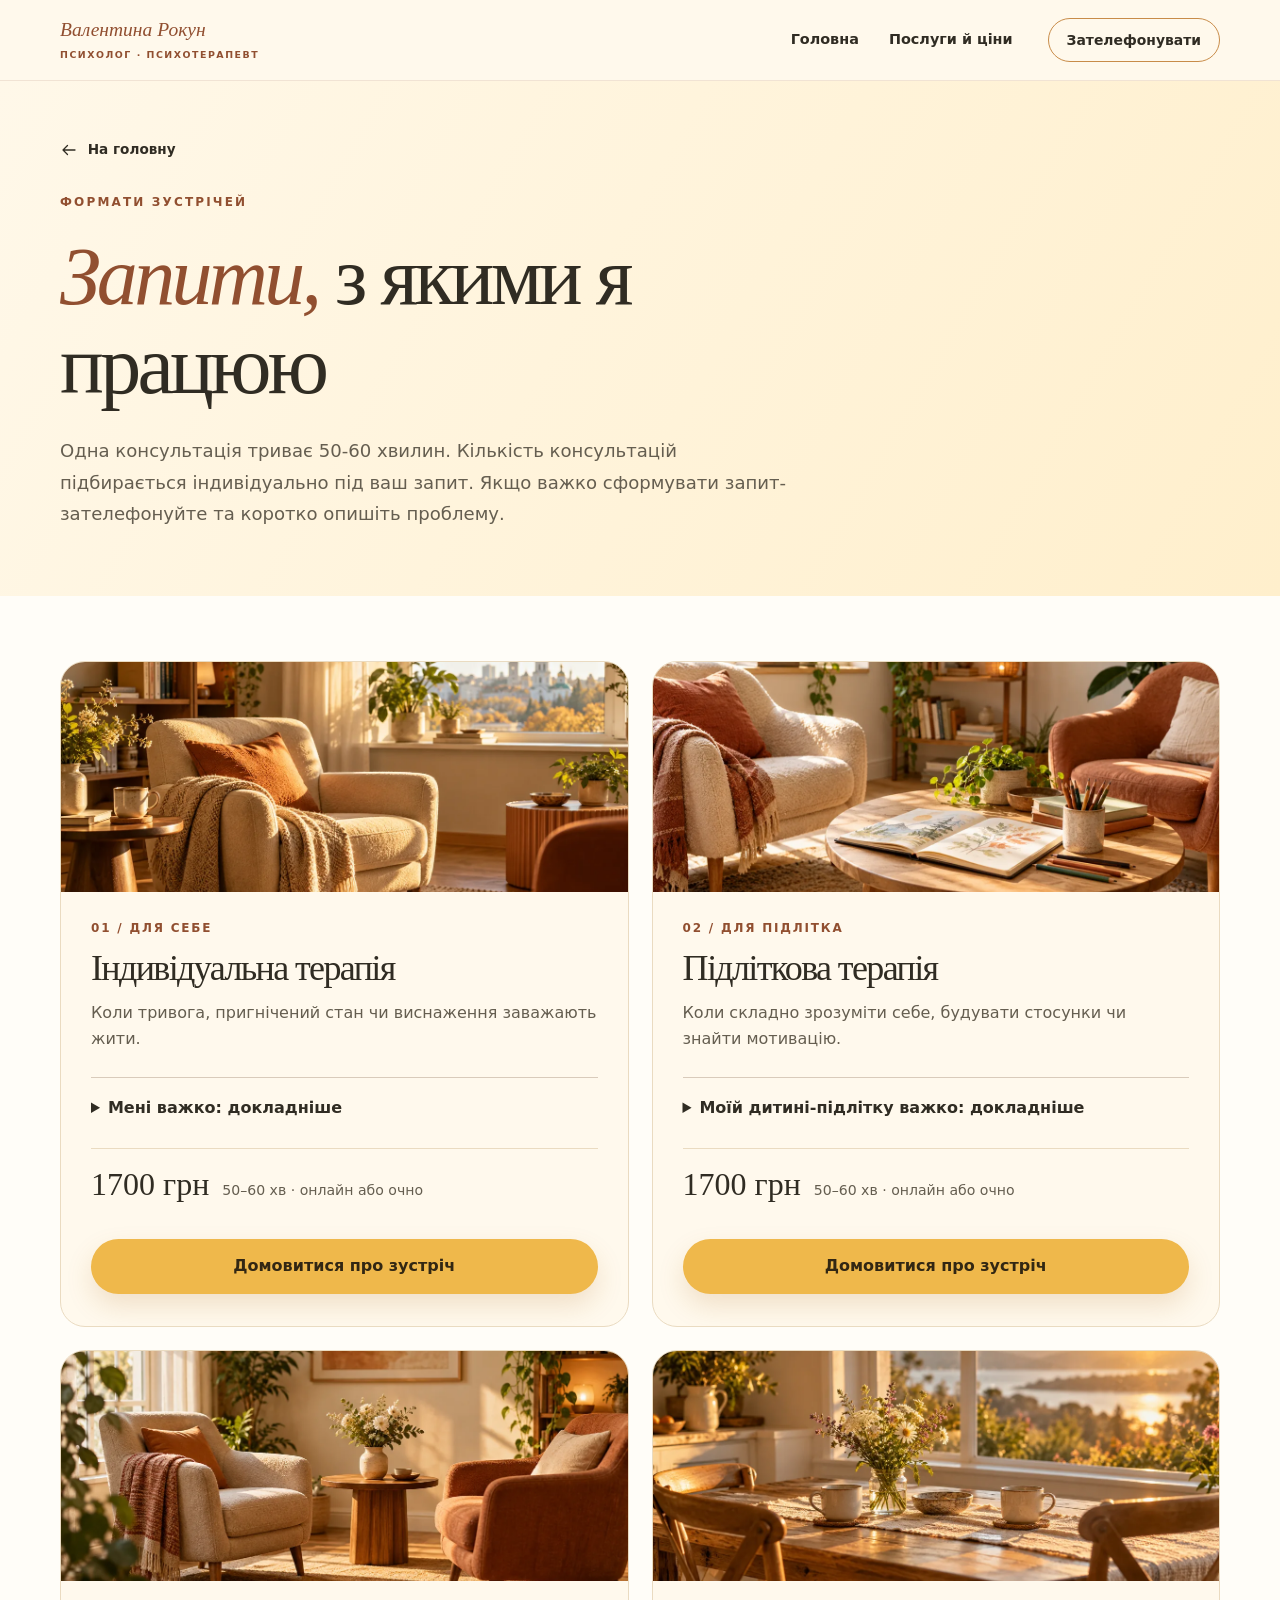
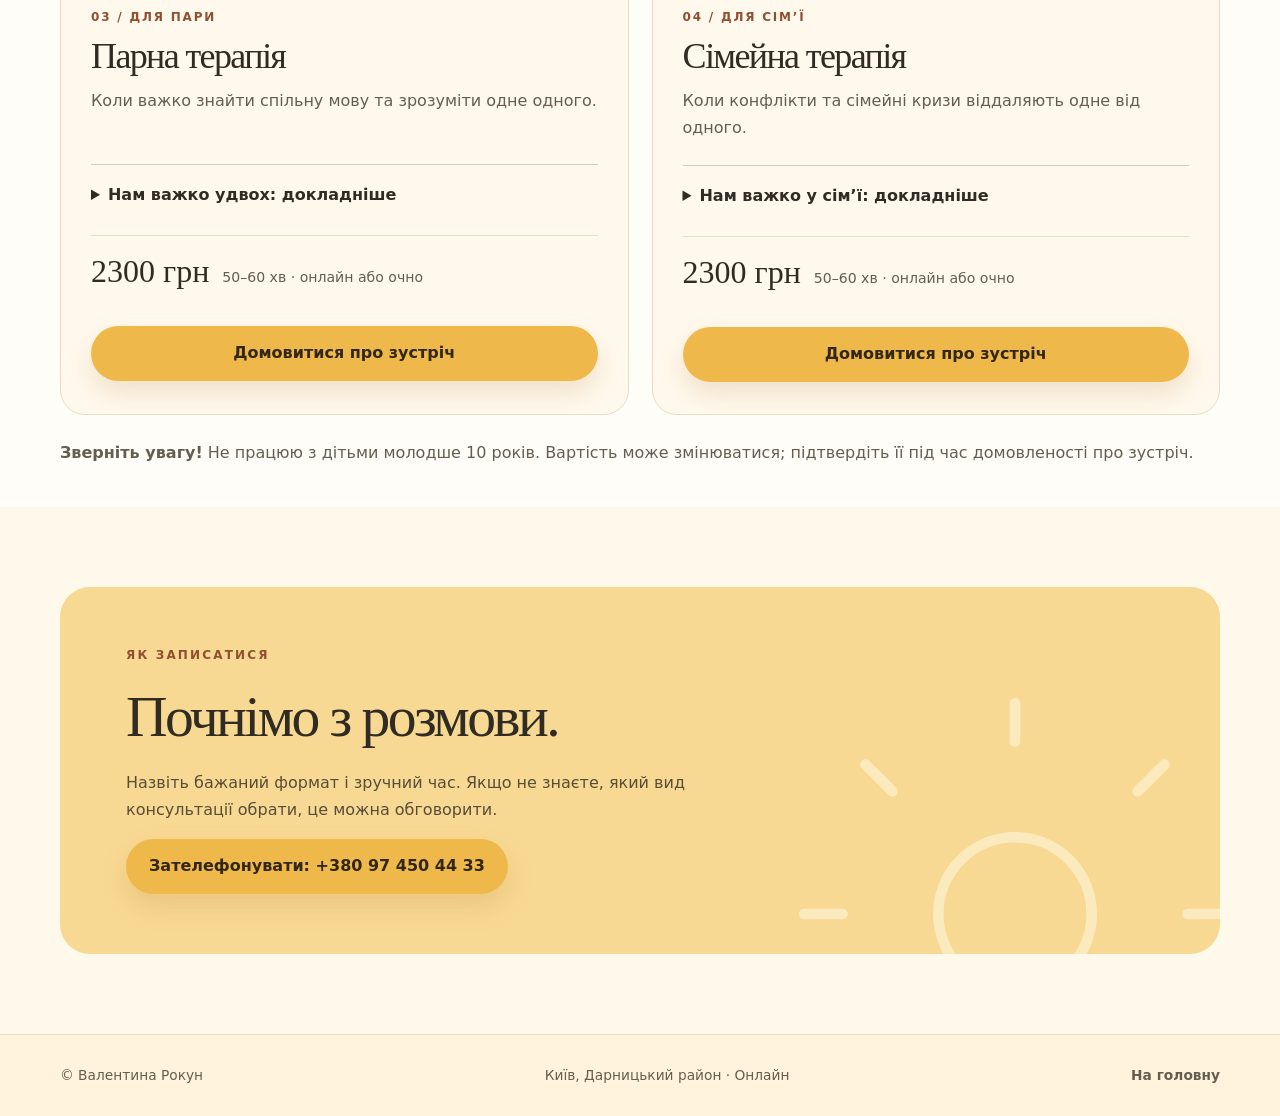
==== commit f44d4458: "Revise services page content and layout Updated the content and structure of the services page to im" ====
--- a/services/index.html
+++ b/services/index.html
@@ -2,7 +2,7 @@
 <html lang="uk">
 <head><meta charset="utf-8"><meta name="viewport" content="width=device-width,initial-scale=1"><meta name="theme-color" content="#fff8e9"><title>Послуги й ціни — Валентина Рокун</title><meta name="description" content="Індивідуальна, підліткова, парна та сімейна терапія. Онлайн або очно, 50–60 хвилин. Вартість консультацій Валентини Рокун."><meta property="og:type" content="website"><meta property="og:title" content="Послуги й ціни — Валентина Рокун"><meta property="og:image" content="../assets/individual.webp"><link rel="icon" href="../assets/favicon.svg" type="image/svg+xml"><link rel="stylesheet" href="../assets/site.css"></head>
 <body><a class="skip" href="#main">До змісту</a><header class="header"><div class="wrap header-row"><a class="wordmark" href="../index.html" aria-label="Валентина Рокун, на головну"><span>Валентина Рокун</span><small>Психолог · Психотерапевт</small></a><nav aria-label="Основна навігація"><a href="../index.html">Головна</a><a href="#offers" aria-current="page">Послуги й ціни</a></nav><a class="header-contact" href="tel:+380974504433">Зателефонувати</a></div></header>
-<main id="main"><section class="offer-intro"><div class="wrap"><a class="back" href="../index.html"><svg class="ui-icon back-icon" xmlns="http://www.w3.org/2000/svg" viewBox="0 0 24 24" width="24" height="24" fill="none" stroke="currentColor" stroke-width="1.7" stroke-linecap="round" stroke-linejoin="round" aria-hidden="true" focusable="false"><path d="M20 12H4m6-6-6 6 6 6"/></svg> На головну</a><p class="overline">ФОРМАТИ ЗУСТРІЧЕЙ</p><h1><em>Запити, </em>з якими я працюю</h1><p class="lead">Одна консультація триває 50–60 хвилин. Кількість консультацій підбирається індивідуально під ваш запит. Якщо важко сформулювати запит, зателефонуйте та коротко опишіть проблему.</p></div></section>
+<main id="main"><section class="offer-intro"><div class="wrap"><a class="back" href="../index.html"><svg class="ui-icon back-icon" xmlns="http://www.w3.org/2000/svg" viewBox="0 0 24 24" width="24" height="24" fill="none" stroke="currentColor" stroke-width="1.7" stroke-linecap="round" stroke-linejoin="round" aria-hidden="true" focusable="false"><path d="M20 12H4m6-6-6 6 6 6"/></svg> На головну</a><p class="overline">ФОРМАТИ ЗУСТРІЧЕЙ</p><h1><em>Запити, </em>з якими я працюю</h1><p class="lead">Одна консультація триває 50-60 хвилин. Кількість консультацій підбирається індивідуально під ваш запит. Якщо важко сформувати запит-зателефонуйте та коротко опишіть проблему.</p></div></section>
 <section class="offers" id="offers"><div class="wrap offer-grid">
 <article class="offer-card" id="individual"><img src="../assets/individual.webp" width="1200" height="675" loading="lazy" alt="Затишне крісло для індивідуальної розмови"><div class="offer-body"><p class="offer-num">01 / ДЛЯ СЕБЕ</p><h2>Індивідуальна терапія</h2><p>Коли тривога, пригнічений стан чи виснаження заважають жити.</p><details class="request-details"><summary>Мені важко: докладніше</summary><p>Працюю з тривожними та депресивними розладами, фобіями, нав’язливими думками, невпевненістю в собі й проблемами з самооцінкою. Можна звернутися з втратою сенсів, низькою мотивацією, емоційним виснаженням, нерозумінням, як жити далі, панічними атаками, порушеннями сну та іншими фізичними, когнітивними або емоційними труднощами.</p></details><div class="price-row"><strong>1700 грн</strong><span>50–60 хв · онлайн або очно</span></div><a class="btn primary" href="tel:+380974504433">Домовитися про зустріч</a></div></article>
 <article class="offer-card" id="teen"><img src="../assets/teen-session.webp" width="1200" height="675" loading="lazy" alt="Світлий простір зі скетчбуком для розмови з підлітком"><div class="offer-body"><p class="offer-num">02 / ДЛЯ ПІДЛІТКА</p><h2>Підліткова терапія</h2><p>Коли складно зрозуміти себе, будувати стосунки чи знайти мотивацію.</p><details class="request-details"><summary>Моїй дитині-підлітку важко: докладніше</summary><p>Допомагаю підліткам краще розуміти себе та будувати конструктивні стосунки з оточенням. Працюю з труднощами у навчанні, постановці цілей, виборі майбутньої професії, низькою мотивацією, деструктивною поведінкою та іншими проблемами.</p></details><div class="price-row"><strong>1700 грн</strong><span>50–60 хв · онлайн або очно</span></div><a class="btn primary" href="tel:+380974504433">Домовитися про зустріч</a></div></article>
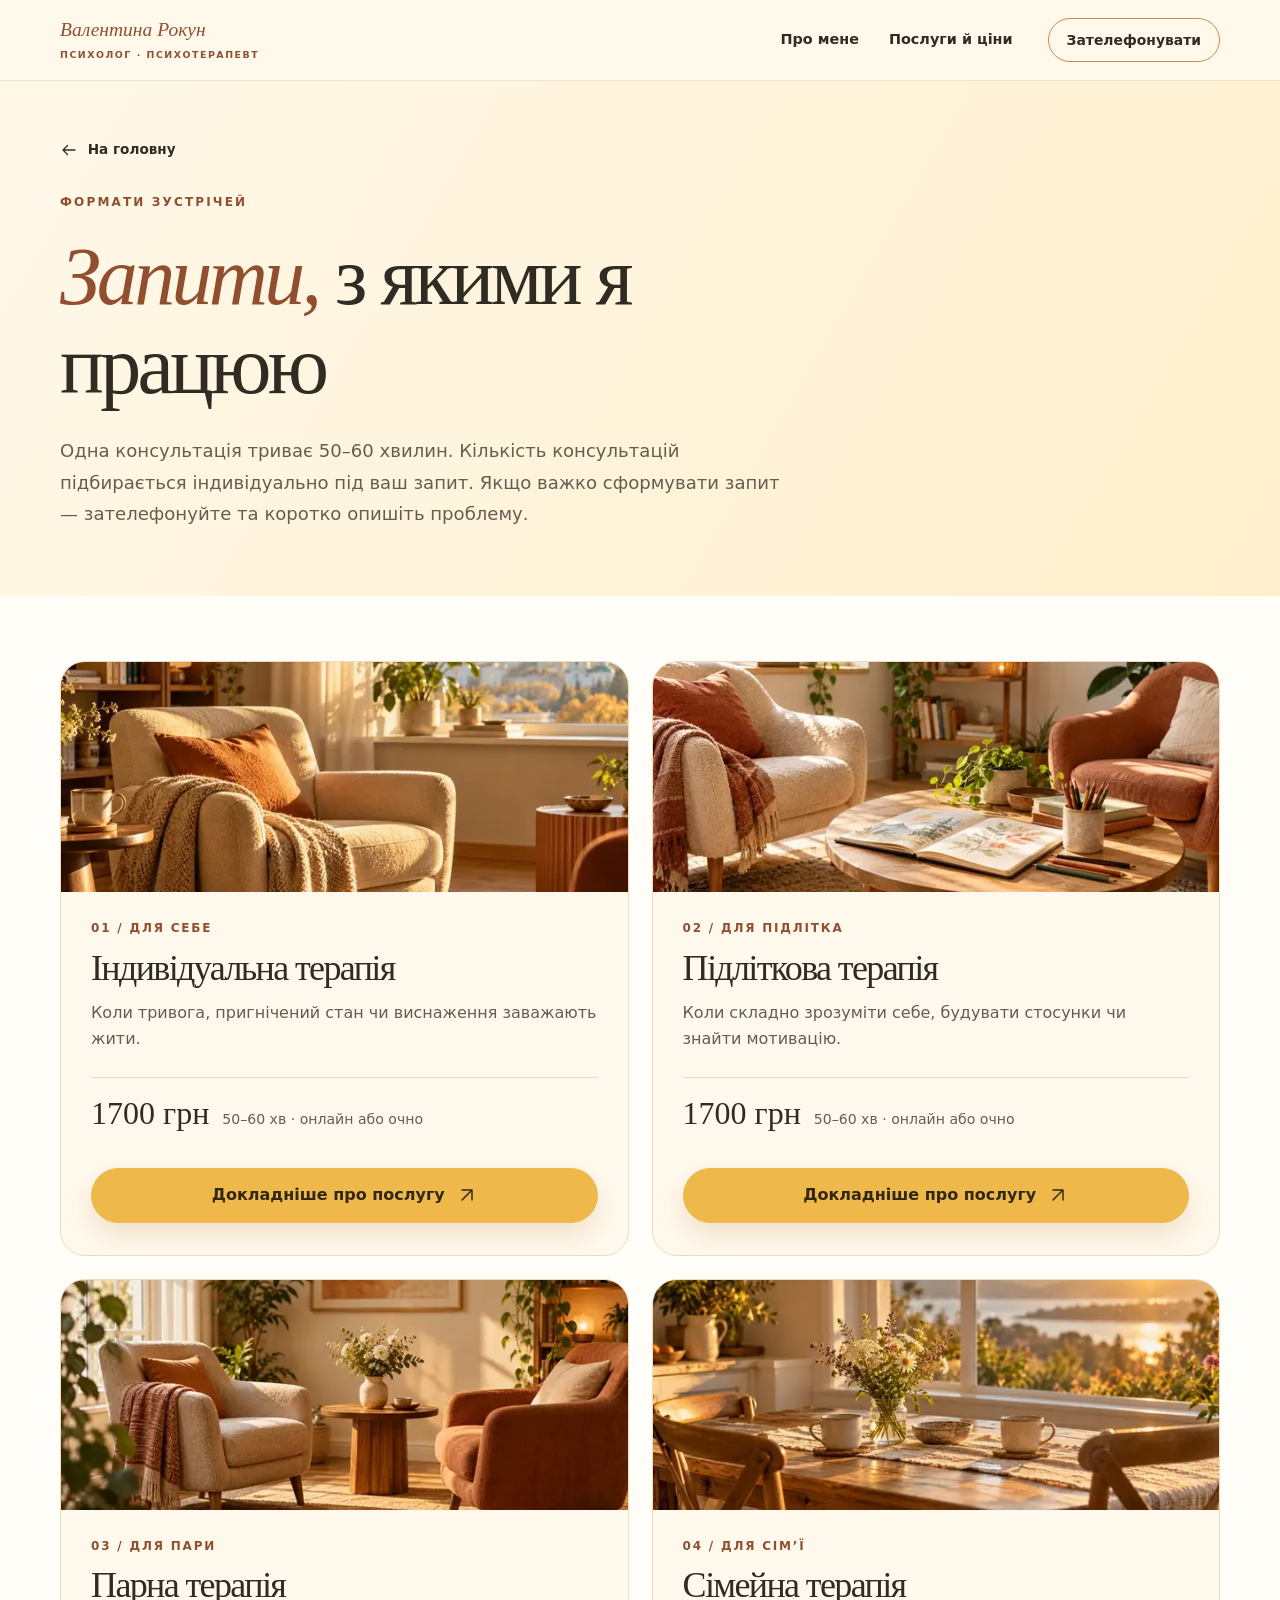
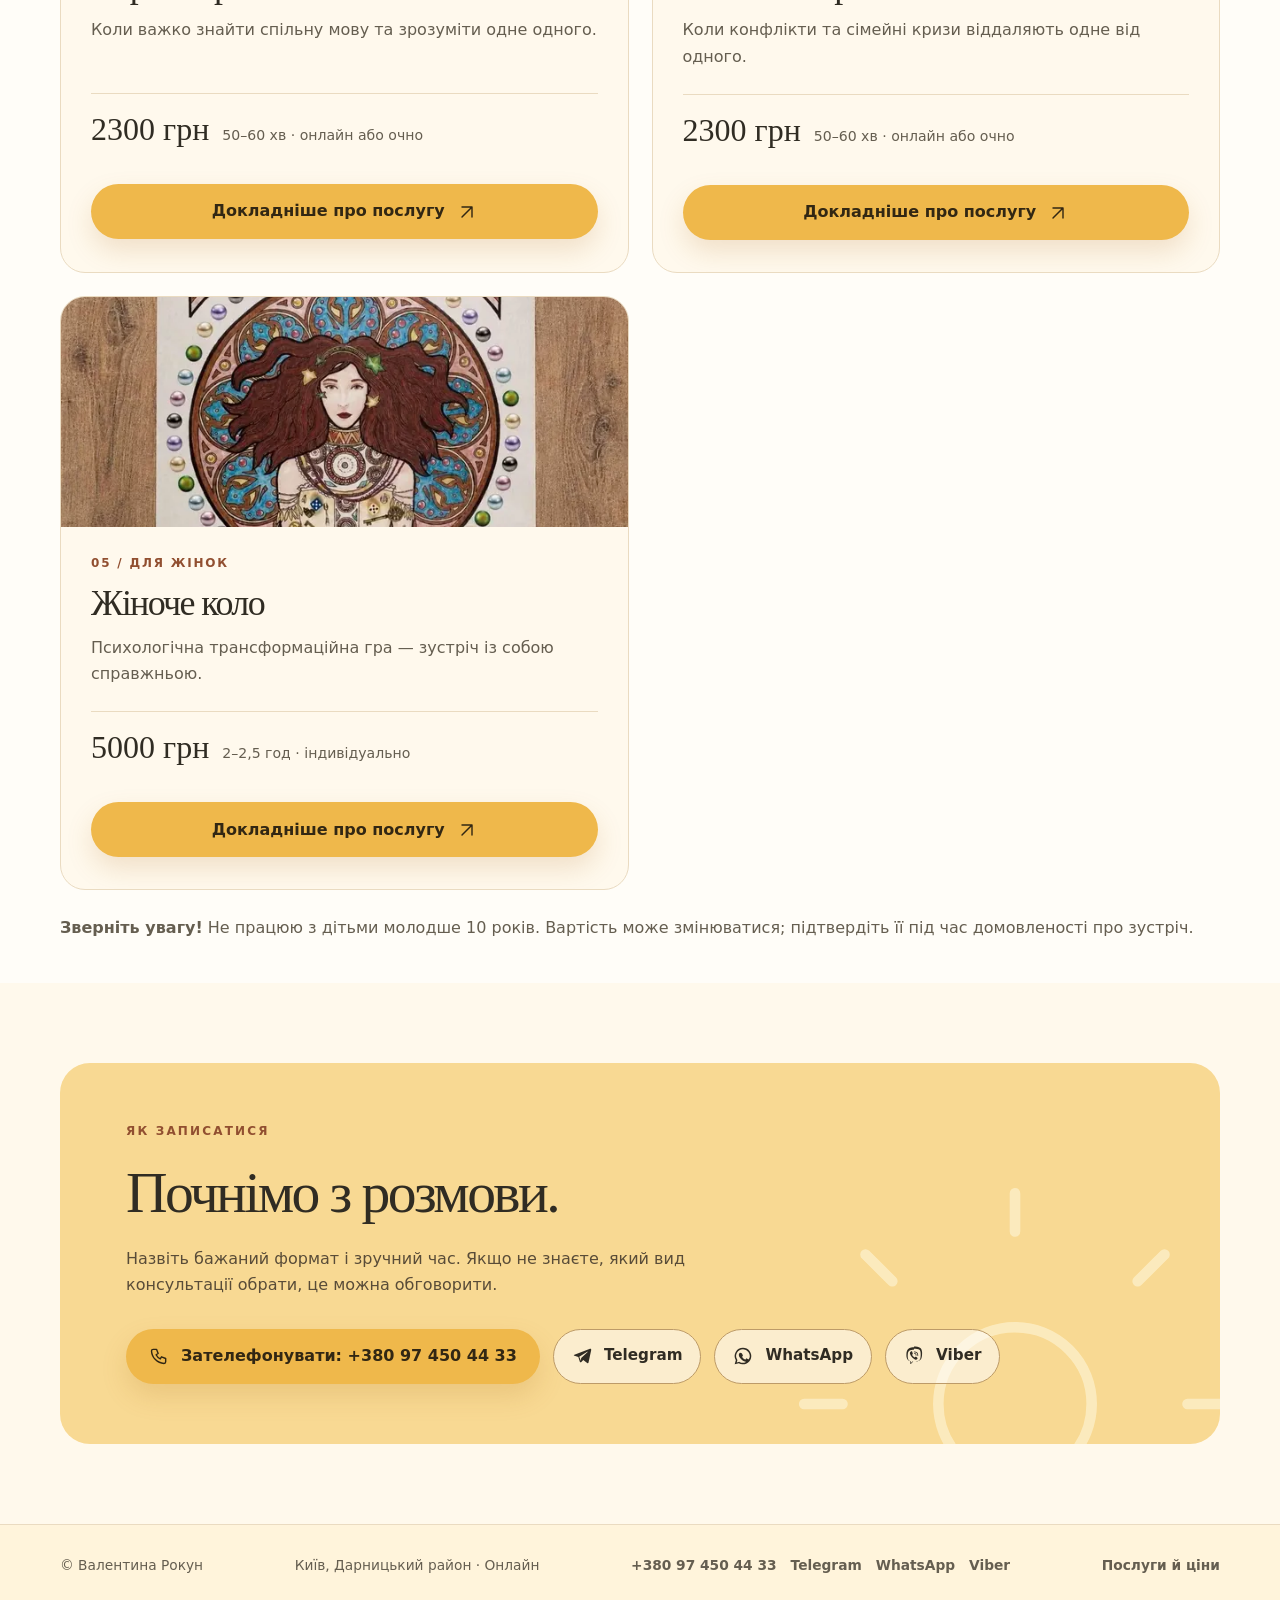
==== commit d78de545: "Окремі сторінки послуг, «Жіноче коло», SEO, месенджери, чистка - Окремі сторінки для 5 послуг (індив" ====
--- a/services/index.html
+++ b/services/index.html
@@ -1,13 +1,138 @@
 <!doctype html>
 <html lang="uk">
-<head><meta charset="utf-8"><meta name="viewport" content="width=device-width,initial-scale=1"><meta name="theme-color" content="#fff8e9"><title>Послуги й ціни — Валентина Рокун</title><meta name="description" content="Індивідуальна, підліткова, парна та сімейна терапія. Онлайн або очно, 50–60 хвилин. Вартість консультацій Валентини Рокун."><meta property="og:type" content="website"><meta property="og:title" content="Послуги й ціни — Валентина Рокун"><meta property="og:image" content="../assets/individual.webp"><link rel="icon" href="../assets/favicon.svg" type="image/svg+xml"><link rel="stylesheet" href="../assets/site.css"></head>
-<body><a class="skip" href="#main">До змісту</a><header class="header"><div class="wrap header-row"><a class="wordmark" href="../index.html" aria-label="Валентина Рокун, на головну"><span>Валентина Рокун</span><small>Психолог · Психотерапевт</small></a><nav aria-label="Основна навігація"><a href="../index.html">Головна</a><a href="#offers" aria-current="page">Послуги й ціни</a></nav><a class="header-contact" href="tel:+380974504433">Зателефонувати</a></div></header>
-<main id="main"><section class="offer-intro"><div class="wrap"><a class="back" href="../index.html"><svg class="ui-icon back-icon" xmlns="http://www.w3.org/2000/svg" viewBox="0 0 24 24" width="24" height="24" fill="none" stroke="currentColor" stroke-width="1.7" stroke-linecap="round" stroke-linejoin="round" aria-hidden="true" focusable="false"><path d="M20 12H4m6-6-6 6 6 6"/></svg> На головну</a><p class="overline">ФОРМАТИ ЗУСТРІЧЕЙ</p><h1><em>Запити, </em>з якими я працюю</h1><p class="lead">Одна консультація триває 50-60 хвилин. Кількість консультацій підбирається індивідуально під ваш запит. Якщо важко сформувати запит-зателефонуйте та коротко опишіть проблему.</p></div></section>
-<section class="offers" id="offers"><div class="wrap offer-grid">
-<article class="offer-card" id="individual"><img src="../assets/individual.webp" width="1200" height="675" loading="lazy" alt="Затишне крісло для індивідуальної розмови"><div class="offer-body"><p class="offer-num">01 / ДЛЯ СЕБЕ</p><h2>Індивідуальна терапія</h2><p>Коли тривога, пригнічений стан чи виснаження заважають жити.</p><details class="request-details"><summary>Мені важко: докладніше</summary><p>Працюю з тривожними та депресивними розладами, фобіями, нав’язливими думками, невпевненістю в собі й проблемами з самооцінкою. Можна звернутися з втратою сенсів, низькою мотивацією, емоційним виснаженням, нерозумінням, як жити далі, панічними атаками, порушеннями сну та іншими фізичними, когнітивними або емоційними труднощами.</p></details><div class="price-row"><strong>1700 грн</strong><span>50–60 хв · онлайн або очно</span></div><a class="btn primary" href="tel:+380974504433">Домовитися про зустріч</a></div></article>
-<article class="offer-card" id="teen"><img src="../assets/teen-session.webp" width="1200" height="675" loading="lazy" alt="Світлий простір зі скетчбуком для розмови з підлітком"><div class="offer-body"><p class="offer-num">02 / ДЛЯ ПІДЛІТКА</p><h2>Підліткова терапія</h2><p>Коли складно зрозуміти себе, будувати стосунки чи знайти мотивацію.</p><details class="request-details"><summary>Моїй дитині-підлітку важко: докладніше</summary><p>Допомагаю підліткам краще розуміти себе та будувати конструктивні стосунки з оточенням. Працюю з труднощами у навчанні, постановці цілей, виборі майбутньої професії, низькою мотивацією, деструктивною поведінкою та іншими проблемами.</p></details><div class="price-row"><strong>1700 грн</strong><span>50–60 хв · онлайн або очно</span></div><a class="btn primary" href="tel:+380974504433">Домовитися про зустріч</a></div></article>
-<article class="offer-card" id="couple"><img src="../assets/couple-session.webp" width="1200" height="675" loading="lazy" alt="Два крісла для розмови у парі"><div class="offer-body"><p class="offer-num">03 / ДЛЯ ПАРИ</p><h2>Парна терапія</h2><p>Коли важко знайти спільну мову та зрозуміти одне одного.</p><details class="request-details"><summary>Нам важко удвох: докладніше</summary><p>Якщо у стосунках із близькою людиною виникають труднощі у спілкуванні, взаєморозумінні чи інші складнощі, на зустрічах ми шукатимемо способи почути одне одного та відновити діалог.</p></details><div class="price-row"><strong>2300 грн</strong><span>50–60 хв · онлайн або очно</span></div><a class="btn primary" href="tel:+380974504433">Домовитися про зустріч</a></div></article>
-<article class="offer-card" id="family"><img src="../assets/family.webp" width="1200" height="675" loading="lazy" alt="Стіл для сімейної розмови у теплому світлі"><div class="offer-body"><p class="offer-num">04 / ДЛЯ СІМ’Ї</p><h2>Сімейна терапія</h2><p>Коли конфлікти та сімейні кризи віддаляють одне від одного.</p><details class="request-details"><summary>Нам важко у сім’ї: докладніше</summary><p>Якщо у вашій сім’ї виникають конфлікти й незрозуміло, як вирішувати їх конструктивно, допомагаю шукати шляхи діалогу, проходити сімейні кризи та зберігати зв’язок одне з одним.</p></details><div class="price-row"><strong>2300 грн</strong><span>50–60 хв · онлайн або очно</span></div><a class="btn primary" href="tel:+380974504433">Домовитися про зустріч</a></div></article>
-</div><div class="wrap offer-note"><p><strong>Зверніть увагу!</strong> Не працюю з дітьми молодше 10 років. Вартість може змінюватися; підтвердіть її під час домовленості про зустріч.</p></div></section>
-<section class="start" id="contact"><div class="wrap start-box"><div><p class="overline">ЯК ЗАПИСАТИСЯ</p><h2>Почнімо з розмови.</h2><p>Назвіть бажаний формат і зручний час. Якщо не знаєте, який вид консультації обрати, це можна обговорити.</p><a class="btn primary" href="tel:+380974504433">Зателефонувати: +380 97 450 44 33</a></div><div class="start-mark" aria-hidden="true"><svg class="sun-art" xmlns="http://www.w3.org/2000/svg" viewBox="0 0 24 24" width="24" height="24" fill="none" stroke="currentColor" stroke-width="1.7" stroke-linecap="round" stroke-linejoin="round" aria-hidden="true" focusable="false"><circle cx="12" cy="12" r="4"/><path d="M12 1v2M12 21v2M1 12h2M21 12h2M4.2 4.2l1.4 1.4m12.8 12.8 1.4 1.4M4.2 19.8l1.4-1.4M18.4 5.6l1.4-1.4"/></svg></div></div></section></main><footer><div class="wrap footer-row"><span>© Валентина Рокун</span><span>Київ, Дарницький район · Онлайн</span><a href="../index.html">На головну</a></div></footer>
-</body></html>
+<head>
+<meta charset="utf-8">
+<meta name="viewport" content="width=device-width,initial-scale=1">
+<meta name="theme-color" content="#fff8e9">
+<title>Послуги й ціни — Валентина Рокун, психолог</title>
+<meta name="description" content="Індивідуальна, підліткова, парна та сімейна терапія і психологічна гра «Жіноче коло». Онлайн або очно у Києві. Вартість консультацій Валентини Рокун.">
+<link rel="canonical" href="https://valentyna-rokun.com/services/">
+<meta property="og:type" content="website">
+<meta property="og:locale" content="uk_UA">
+<meta property="og:site_name" content="Валентина Рокун — психолог">
+<meta property="og:url" content="https://valentyna-rokun.com/services/">
+<meta property="og:title" content="Послуги й ціни — Валентина Рокун, психолог">
+<meta property="og:description" content="Індивідуальна, підліткова, парна та сімейна терапія і психологічна гра «Жіноче коло». Онлайн або очно у Києві. Вартість консультацій Валентини Рокун.">
+<meta property="og:image" content="https://valentyna-rokun.com/assets/og-image.jpg">
+<meta property="og:image:width" content="1200">
+<meta property="og:image:height" content="630">
+<meta name="twitter:card" content="summary_large_image">
+<meta name="twitter:title" content="Послуги й ціни — Валентина Рокун, психолог">
+<meta name="twitter:description" content="Індивідуальна, підліткова, парна та сімейна терапія і психологічна гра «Жіноче коло». Онлайн або очно у Києві. Вартість консультацій Валентини Рокун.">
+<meta name="twitter:image" content="https://valentyna-rokun.com/assets/og-image.jpg">
+<link rel="icon" href="../assets/favicon.svg" type="image/svg+xml">
+<link rel="stylesheet" href="../assets/site.css">
+<script type="application/ld+json">{"@context": "https://schema.org", "@graph": [{"@type": "BreadcrumbList", "itemListElement": [{"@type": "ListItem", "position": 1, "name": "Головна", "item": "https://valentyna-rokun.com/"}, {"@type": "ListItem", "position": 2, "name": "Послуги й ціни", "item": "https://valentyna-rokun.com/services/"}]}, {"@type": "ItemList", "itemListElement": [{"@type": "ListItem", "position": 1, "url": "https://valentyna-rokun.com/services/individual/", "name": "Індивідуальна терапія"}, {"@type": "ListItem", "position": 2, "url": "https://valentyna-rokun.com/services/teen/", "name": "Підліткова терапія"}, {"@type": "ListItem", "position": 3, "url": "https://valentyna-rokun.com/services/couple/", "name": "Парна терапія"}, {"@type": "ListItem", "position": 4, "url": "https://valentyna-rokun.com/services/family/", "name": "Сімейна терапія"}, {"@type": "ListItem", "position": 5, "url": "https://valentyna-rokun.com/services/zhinoche-kolo/", "name": "Жіноче коло"}]}]}</script>
+</head>
+<body>
+<a class="skip" href="#main">До змісту</a>
+<header class="header">
+  <div class="wrap header-row">
+    <a class="wordmark" href="../" aria-label="Валентина Рокун, на головну"><span>Валентина Рокун</span><small>Психолог · Психотерапевт</small></a>
+    <nav aria-label="Основна навігація">
+      <a href="../#about">Про мене</a>
+      <a href="../services/" aria-current="page">Послуги й ціни</a>
+    </nav>
+    <a class="header-contact" href="tel:+380974504433">Зателефонувати</a>
+  </div>
+</header>
+<main id="main">
+<section class="offer-intro">
+  <div class="wrap">
+    <a class="back" href="../"><svg class="ui-icon back-icon" viewBox="0 0 24 24" fill="none" stroke="currentColor" stroke-width="1.7" stroke-linecap="round" stroke-linejoin="round" aria-hidden="true" focusable="false"><path d="M20 12H4m6-6-6 6 6 6"/></svg> На головну</a>
+    <p class="overline">ФОРМАТИ ЗУСТРІЧЕЙ</p>
+    <h1><em>Запити, </em>з якими я працюю</h1>
+    <p class="lead">Одна консультація триває 50–60 хвилин. Кількість консультацій підбирається індивідуально під ваш запит. Якщо важко сформувати запит — зателефонуйте та коротко опишіть проблему.</p>
+  </div>
+</section>
+
+<section class="offers" id="offers">
+  <div class="wrap offer-grid">
+  <article class="offer-card" id="individual">
+    <a class="offer-img" href="individual/" tabindex="-1" aria-hidden="true"><img src="../assets/individual.webp" srcset="../assets/individual-640.webp 640w, ../assets/individual.webp 1200w" sizes="(max-width: 760px) 100vw, 50vw" width="1200" height="800" loading="lazy" alt="Затишне крісло для індивідуальної розмови"></a>
+    <div class="offer-body">
+      <p class="offer-num">01 / ДЛЯ СЕБЕ</p>
+      <h2><a href="individual/">Індивідуальна терапія</a></h2>
+      <p>Коли тривога, пригнічений стан чи виснаження заважають жити.</p>
+      <div class="price-row"><strong>1700 грн</strong><span>50–60 хв · онлайн або очно</span></div>
+      <a class="btn primary" href="individual/">Докладніше про послугу <svg class="ui-icon arrow-icon" viewBox="0 0 24 24" fill="none" stroke="currentColor" stroke-width="1.7" stroke-linecap="round" stroke-linejoin="round" aria-hidden="true" focusable="false"><path d="M6 18 18 6M6 6h12v12"/></svg></a>
+    </div>
+  </article>
+  <article class="offer-card" id="teen">
+    <a class="offer-img" href="teen/" tabindex="-1" aria-hidden="true"><img src="../assets/teen-session.webp" srcset="../assets/teen-session-640.webp 640w, ../assets/teen-session.webp 1200w" sizes="(max-width: 760px) 100vw, 50vw" width="1200" height="800" loading="lazy" alt="Світлий простір зі скетчбуком для розмови з підлітком"></a>
+    <div class="offer-body">
+      <p class="offer-num">02 / ДЛЯ ПІДЛІТКА</p>
+      <h2><a href="teen/">Підліткова терапія</a></h2>
+      <p>Коли складно зрозуміти себе, будувати стосунки чи знайти мотивацію.</p>
+      <div class="price-row"><strong>1700 грн</strong><span>50–60 хв · онлайн або очно</span></div>
+      <a class="btn primary" href="teen/">Докладніше про послугу <svg class="ui-icon arrow-icon" viewBox="0 0 24 24" fill="none" stroke="currentColor" stroke-width="1.7" stroke-linecap="round" stroke-linejoin="round" aria-hidden="true" focusable="false"><path d="M6 18 18 6M6 6h12v12"/></svg></a>
+    </div>
+  </article>
+  <article class="offer-card" id="couple">
+    <a class="offer-img" href="couple/" tabindex="-1" aria-hidden="true"><img src="../assets/couple-session.webp" srcset="../assets/couple-session-640.webp 640w, ../assets/couple-session.webp 1200w" sizes="(max-width: 760px) 100vw, 50vw" width="1200" height="800" loading="lazy" alt="Два крісла для розмови у парі"></a>
+    <div class="offer-body">
+      <p class="offer-num">03 / ДЛЯ ПАРИ</p>
+      <h2><a href="couple/">Парна терапія</a></h2>
+      <p>Коли важко знайти спільну мову та зрозуміти одне одного.</p>
+      <div class="price-row"><strong>2300 грн</strong><span>50–60 хв · онлайн або очно</span></div>
+      <a class="btn primary" href="couple/">Докладніше про послугу <svg class="ui-icon arrow-icon" viewBox="0 0 24 24" fill="none" stroke="currentColor" stroke-width="1.7" stroke-linecap="round" stroke-linejoin="round" aria-hidden="true" focusable="false"><path d="M6 18 18 6M6 6h12v12"/></svg></a>
+    </div>
+  </article>
+  <article class="offer-card" id="family">
+    <a class="offer-img" href="family/" tabindex="-1" aria-hidden="true"><img src="../assets/family.webp" srcset="../assets/family-640.webp 640w, ../assets/family.webp 1200w" sizes="(max-width: 760px) 100vw, 50vw" width="1200" height="800" loading="lazy" alt="Стіл для сімейної розмови у теплому світлі"></a>
+    <div class="offer-body">
+      <p class="offer-num">04 / ДЛЯ СІМ’Ї</p>
+      <h2><a href="family/">Сімейна терапія</a></h2>
+      <p>Коли конфлікти та сімейні кризи віддаляють одне від одного.</p>
+      <div class="price-row"><strong>2300 грн</strong><span>50–60 хв · онлайн або очно</span></div>
+      <a class="btn primary" href="family/">Докладніше про послугу <svg class="ui-icon arrow-icon" viewBox="0 0 24 24" fill="none" stroke="currentColor" stroke-width="1.7" stroke-linecap="round" stroke-linejoin="round" aria-hidden="true" focusable="false"><path d="M6 18 18 6M6 6h12v12"/></svg></a>
+    </div>
+  </article>
+  <article class="offer-card" id="zhinoche-kolo">
+    <a class="offer-img" href="zhinoche-kolo/" tabindex="-1" aria-hidden="true"><img src="../assets/womens-circle.webp" srcset="../assets/womens-circle-640.webp 640w, ../assets/womens-circle.webp 1200w" sizes="(max-width: 760px) 100vw, 50vw" width="1200" height="800" loading="lazy" alt="Ігрове поле психологічної гри «Жіноче коло»"></a>
+    <div class="offer-body">
+      <p class="offer-num">05 / ДЛЯ ЖІНОК</p>
+      <h2><a href="zhinoche-kolo/">Жіноче коло</a></h2>
+      <p>Психологічна трансформаційна гра — зустріч із собою справжньою.</p>
+      <div class="price-row"><strong>5000 грн</strong><span>2–2,5 год · індивідуально</span></div>
+      <a class="btn primary" href="zhinoche-kolo/">Докладніше про послугу <svg class="ui-icon arrow-icon" viewBox="0 0 24 24" fill="none" stroke="currentColor" stroke-width="1.7" stroke-linecap="round" stroke-linejoin="round" aria-hidden="true" focusable="false"><path d="M6 18 18 6M6 6h12v12"/></svg></a>
+    </div>
+  </article>
+  </div>
+  <div class="wrap offer-note">
+    <p><strong>Зверніть увагу!</strong> Не працюю з дітьми молодше 10 років. Вартість може змінюватися; підтвердіть її під час домовленості про зустріч.</p>
+  </div>
+</section>
+
+<section class="start" id="contact">
+  <div class="wrap start-box">
+    <div>
+      <p class="overline">ЯК ЗАПИСАТИСЯ</p>
+      <h2>Почнімо з розмови.</h2>
+      <p>Назвіть бажаний формат і зручний час. Якщо не знаєте, який вид консультації обрати, це можна обговорити.</p>
+      <div class="hero-actions">
+  <a class="btn primary" href="tel:+380974504433"><svg class="ui-icon" viewBox="0 0 24 24" fill="none" stroke="currentColor" stroke-width="1.7" stroke-linecap="round" stroke-linejoin="round" aria-hidden="true" focusable="false"><path d="M5 4h4l2 5-2.5 1.5a11 11 0 0 0 5 5L15 13l5 2v4a2 2 0 0 1-2 2A16 16 0 0 1 3 6a2 2 0 0 1 2-2Z"/></svg> Зателефонувати: +380 97 450 44 33</a>
+  <a class="btn msg" href="https://t.me/+380974504433" rel="noopener"><svg class="ui-icon" viewBox="0 0 24 24" fill="currentColor" aria-hidden="true" focusable="false"><path d="M21.6 3.3 2.9 10.5c-1 .4-1 1 .1 1.3l4.6 1.5 1.8 5.5c.2.6.4.8.8.8.5 0 .7-.2 1-.5l2.3-2.2 4.7 3.5c.9.5 1.5.2 1.7-.8l3.1-14.6c.3-1.3-.5-1.9-1.4-1.7ZM8.7 13l9.6-6c.5-.3.9-.1.5.2l-7.8 7.1-.3 3.3L8.7 13Z"/></svg> Telegram</a>
+  <a class="btn msg" href="https://wa.me/380974504433" rel="noopener"><svg class="ui-icon" viewBox="0 0 24 24" fill="currentColor" aria-hidden="true" focusable="false"><path d="M12 2a10 10 0 0 0-8.6 15.1L2 22l5-1.3A10 10 0 1 0 12 2Zm0 1.8a8.2 8.2 0 1 1-4.2 15.3l-.3-.2-3 .8.8-2.9-.2-.3A8.2 8.2 0 0 1 12 3.8Zm-3.3 4.4c-.2 0-.5 0-.7.3-.3.3-1 1-1 2.4s1 2.8 1.2 3c.1.2 2 3.2 5 4.3 2.5 1 3 .8 3.5.7.5 0 1.7-.7 2-1.4.2-.7.2-1.3.1-1.4l-.5-.3-1.8-.9c-.3-.1-.5-.1-.6.1l-.9 1.1c-.2.2-.3.2-.6.1a6.8 6.8 0 0 1-3.4-3c-.3-.4.3-.4.8-1.5.1-.2 0-.4 0-.5l-.9-2c-.2-.5-.4-.4-.6-.4Z"/></svg> WhatsApp</a>
+  <a class="btn msg" href="viber://chat?number=%2B380974504433"><svg class="ui-icon" viewBox="0 0 24 24" fill="currentColor" aria-hidden="true" focusable="false"><path d="M12 1.5c-1.6 0-5 .2-7 2-1.5 1.4-2 3.5-2.1 6.1-.1 2.6-.1 7.5 4.6 8.8v2.4c0 .7.6.9 1 .5l2.6-2.6c1.9.1 3.6 0 4.6-.2 1.6-.3 4-1.1 5-3.1 1-2 1.1-5.8 1-7.8-.2-2.6-.7-4.1-2.1-5.3-1.9-1.6-5.2-1.8-7.6-1.8Zm-.1 1.7c2.7 0 5.3.3 6.6 1.4 1 .9 1.4 2.1 1.5 4.3.1 2 0 5.5-.8 7-.8 1.5-2.7 2.1-4 2.4-1 .2-2.9.3-4.7.2h-.4l-1.8 1.8v-1.9l-.5-.1C4.3 17.5 4.4 13 4.5 10.9c.1-2.3.5-3.8 1.5-4.8 1.6-1.4 4.3-1.5 5.9-1.5Zm-2.8 3c-.2 0-.4.1-.6.2l-.1.1c-.7.4-1.4 1.1-1.3 2-.1.3.1 1.9 1.8 4.2 1.7 2.3 3.6 3.2 4.5 3.6l.2.1c.5.2 1 .1 1.5-.3l.8-.6c.4-.3.5-.9.1-1.4l-1.4-1.1c-.4-.3-.9-.2-1.2.1l-.6.6c-1-.4-2.4-1.5-3.1-3.1l.6-.6c.3-.3.4-.8.1-1.2L9.8 6.5c-.2-.3-.5-.4-.7-.3Zm3.1.4a.5.5 0 0 0 0 1 3.9 3.9 0 0 1 3.9 3.9.5.5 0 0 0 1 0 4.9 4.9 0 0 0-4.9-4.9Zm.2 1.8a.5.5 0 0 0 0 1c1 0 1.6.6 1.6 1.7a.5.5 0 0 0 1 0c0-1.6-1-2.7-2.6-2.7Z"/></svg> Viber</a>
+</div>
+    </div>
+    <div class="start-mark" aria-hidden="true"><svg class="sun-art" viewBox="0 0 24 24" fill="none" stroke="currentColor" stroke-width="1.7" stroke-linecap="round" stroke-linejoin="round" aria-hidden="true" focusable="false"><circle cx="12" cy="12" r="4"/><path d="M12 1v2M12 21v2M1 12h2M21 12h2M4.2 4.2l1.4 1.4m12.8 12.8 1.4 1.4M4.2 19.8l1.4-1.4M18.4 5.6l1.4-1.4"/></svg></div>
+  </div>
+</section>
+</main>
+<footer>
+  <div class="wrap footer-row">
+    <span>© Валентина Рокун</span>
+    <span>Київ, Дарницький район · Онлайн</span>
+    <span class="footer-contacts">
+      <a href="tel:+380974504433">+380 97 450 44 33</a>
+      <a href="https://t.me/+380974504433" rel="noopener">Telegram</a>
+      <a href="https://wa.me/380974504433" rel="noopener">WhatsApp</a>
+      <a href="viber://chat?number=%2B380974504433">Viber</a>
+    </span>
+    <a href="../services/">Послуги й ціни</a>
+  </div>
+</footer>
+</body>
+</html>
--- a/assets/site.css
+++ b/assets/site.css
@@ -1,7 +1,19 @@
-:root{--ink:#302c23;--muted:#655e50;--rust:#914f30;--honey:#efb84b;--cream:#fff9ec;--paper:#fffdf8;--line:#eadbc1}*{box-sizing:border-box}html{scroll-behavior:smooth;scroll-padding-top:90px}body{margin:0;background:var(--cream);color:var(--ink);font:400 1rem/1.65 Inter,ui-sans-serif,system-ui,-apple-system,"Segoe UI",sans-serif}img{display:block;max-width:100%}a{color:inherit}h1,h2,p{margin-top:0}h1,h2{font-family:Georgia,"Times New Roman",serif;font-weight:400;letter-spacing:-.045em;line-height:1.08}h1{font-size:clamp(3.05rem,6.4vw,6.1rem);max-width:780px;margin-bottom:25px}h2{font-size:clamp(2.55rem,4.5vw,4.5rem);margin-bottom:22px}h1 em{color:var(--rust);font-weight:400}p{max-width:680px}.wrap{width:min(1160px,calc(100% - 48px));margin-inline:auto}.skip{position:absolute;left:12px;top:-100px;background:white;padding:12px;z-index:100}.skip:focus{top:12px}.overline{font-size:.75rem;line-height:1.4;font-weight:750;letter-spacing:.18em;color:var(--rust);margin-bottom:22px}.header{position:sticky;top:0;z-index:20;background:rgba(255,249,236,.93);border-bottom:1px solid rgba(145,79,48,.13);backdrop-filter:blur(18px)}.header-row{min-height:80px;display:flex;gap:35px;align-items:center}.wordmark{text-decoration:none;line-height:1;white-space:nowrap}.wordmark span{font:italic 400 1.22rem Georgia,serif;color:var(--rust);margin-right:5px}.wordmark strong{font:600 1.62rem Georgia,serif;letter-spacing:-.05em}.wordmark small{display:block;font:600 .59rem/1.4 Inter,system-ui;letter-spacing:.16em;text-transform:uppercase;color:var(--rust);margin-top:7px}.header nav{display:flex;gap:30px;margin-left:auto}.header nav a{text-decoration:none;font-size:.9rem;font-weight:650}.header nav a:hover,.back:hover,.text-link:hover{color:var(--rust)}.header-contact{border:1px solid #c88c49;border-radius:100px;padding:10px 18px;text-decoration:none;font-weight:700;font-size:.87rem}.header-contact:hover{background:#f6d899}.hero{background:radial-gradient(circle at 73% 28%,#ffe2a3,transparent 45%),linear-gradient(120deg,#fff9ed,#fff0cf);padding:48px 0 65px;overflow:hidden}.hero-grid{display:grid;grid-template-columns:1.15fr .85fr;align-items:center;gap:72px;min-height:620px}.hero-copy{position:relative;z-index:1}.lead{color:var(--muted);font-size:1.13rem;line-height:1.75}.hero-actions{display:flex;gap:13px;flex-wrap:wrap;margin-top:30px}.btn{min-height:55px;display:inline-flex;align-items:center;justify-content:center;text-align:center;gap:12px;padding:14px 23px;border-radius:100px;text-decoration:none;font-weight:700;line-height:1.3;transition:transform .2s,box-shadow .2s}.btn:hover{transform:translateY(-2px)}.primary{background:var(--honey);color:#322713;box-shadow:0 12px 26px rgba(170,104,25,.17)}.primary:hover{box-shadow:0 17px 30px rgba(170,104,25,.27)}.subtle{border:1px solid #bd9b68;background:rgba(255,255,255,.45)}.direct-number{font-size:.86rem;color:var(--muted);margin-top:23px}.direct-number a{font-weight:700;text-decoration-color:#bd8151}.hero-photo{height:585px;border-radius:240px 240px 20px 20px;overflow:hidden;box-shadow:0 25px 55px rgba(95,66,30,.16)}.hero-photo img{width:100%;height:100%;object-fit:cover;object-position:50% 43%}.help{background:#fff7e5;padding:95px 0 105px}.help h2{max-width:770px;margin-bottom:39px}.help-grid{display:grid;grid-template-columns:repeat(4,1fr);gap:14px}.help-grid a{position:relative;display:flex;flex-direction:column;min-height:252px;padding:24px;border:1px solid var(--line);border-radius:22px;background:var(--paper);text-decoration:none;transition:transform .2s,box-shadow .2s}.help-grid a:hover{transform:translateY(-4px);box-shadow:0 18px 35px rgba(95,66,30,.12)}.help-grid strong{font:400 1.55rem/1.15 Georgia,serif;margin:17px 0 10px}.help-grid a>span:nth-of-type(2){color:var(--muted);font-size:.9rem;line-height:1.5}.help-grid b{position:absolute;right:23px;top:20px;color:var(--rust)}.help-symbol{display:grid;place-items:center;width:46px;height:46px;border-radius:50%;background:#f9dfaa;color:var(--rust);font:400 1.6rem Georgia,serif}.about{background:#fffdf8;padding:95px 0}.about-grid{display:grid;grid-template-columns:.76fr 1.24fr;gap:clamp(45px,7vw,120px);align-items:center}.about-image{height:490px;max-width:400px;border-radius:190px 190px 14px 14px;overflow:hidden}.about-image img{height:100%;width:100%;object-fit:cover;object-position:50% 42%;filter:grayscale(1)}.about p:not(.overline){color:var(--muted);font-size:1.05rem}.text-link{display:inline-block;border-bottom:1px solid var(--rust);text-decoration:none;font-weight:700;margin-top:10px;padding-bottom:4px}.start{padding:80px 0;background:var(--cream)}.start-box{position:relative;background:#f8d993;border-radius:30px;padding:60px 66px;overflow:hidden}.start-box>div:first-child{position:relative;z-index:1}.start-box h2{max-width:700px}.start-box p:not(.overline){color:#594c38;max-width:610px}.start-mark{position:absolute;font-size:460px;line-height:1;right:-25px;bottom:-190px;color:rgba(255,250,224,.55);pointer-events:none}footer{padding:29px 0;background:#fff4db;border-top:1px solid var(--line);color:var(--muted);font-size:.86rem}.footer-row{display:flex;align-items:center;justify-content:space-between;gap:20px}.footer-row a{text-decoration:none;font-weight:700}.offer-intro{padding:55px 0 48px;background:linear-gradient(120deg,#fff8e9,#ffefcc)}.offer-intro h1{max-width:840px}.offer-intro .lead{max-width:730px}.back{display:inline-block;text-decoration:none;font-weight:700;font-size:.85rem;margin-bottom:34px}.offers{padding:65px 0 25px;background:#fffdf8}.offer-grid{display:grid;grid-template-columns:repeat(2,1fr);gap:23px}.offer-card{overflow:hidden;border-radius:25px;border:1px solid var(--line);background:#fff9ed;scroll-margin-top:105px}.offer-card img{width:100%;height:230px;object-fit:cover}.offer-body{padding:27px 30px 32px}.offer-num{color:var(--rust);font-size:.75rem;letter-spacing:.15em;font-weight:700;margin-bottom:10px}.offer-body h2{font-size:2.25rem;margin-bottom:12px}.offer-body>p:not(.offer-num){color:var(--muted);min-height:52px;margin-bottom:24px}.price-row{display:flex;gap:13px;align-items:baseline;flex-wrap:wrap;padding:17px 0;border-top:1px solid var(--line);margin-bottom:19px}.price-row strong{font:400 2rem Georgia,serif}.price-row span{color:var(--muted);font-size:.88rem}.offer-body .btn{width:100%}.offer-note{color:var(--muted);font-size:.86rem;margin-top:25px}.offer-note p{max-width:none}a:focus-visible{outline:3px solid #984b2d;outline-offset:4px}@media(max-width:1020px){.header-row{gap:20px}.help-grid{grid-template-columns:repeat(2,1fr)}.hero-grid{gap:35px}.header nav{gap:15px}}@media(max-width:760px){.wrap{width:min(calc(100% - 32px),520px)}.header-row{min-height:70px;gap:12px;flex-wrap:wrap;padding:10px 0}.wordmark span{font-size:1.03rem}.wordmark strong{font-size:1.28rem}.wordmark small{font-size:.48rem}.header nav{order:3;width:100%;justify-content:center;margin:0;gap:28px;padding-top:3px}.header-contact{margin-left:auto;padding:7px 11px;font-size:.75rem}.hero{padding:43px 0 60px}.hero-grid{display:flex;flex-direction:column;align-items:stretch;gap:33px;min-height:0}.hero-photo{height:min(105vw,500px);max-width:440px;width:100%;align-self:center}.hero-actions{gap:10px}.hero-actions .btn{width:100%}.help,.about{padding:72px 0}.help-grid{grid-template-columns:1fr 1fr;gap:9px}.help-grid a{padding:17px;min-height:220px}.help-grid strong{font-size:1.25rem}.help-grid a>span:nth-of-type(2){font-size:.78rem}.about-grid{display:flex;flex-direction:column;align-items:stretch;gap:42px}.about-image{height:430px;max-width:330px}.start{padding:60px 0}.start-box{padding:42px 25px}.start-mark{font-size:320px;bottom:-115px;right:-35px}.footer-row{flex-direction:column;align-items:flex-start}.offer-intro{padding:42px 0}.offers{padding-top:40px}.offer-grid{grid-template-columns:1fr}.offer-card img{height:210px}}@media(max-width:410px){.header-contact{font-size:.68rem;padding:6px 8px}.help-grid{grid-template-columns:1fr}.help-grid a{min-height:0}.btn{width:100%}}@media(prefers-reduced-motion:reduce){html{scroll-behavior:auto}*,*:before,*:after{transition:none!important}}
+:root{--ink:#302c23;--muted:#655e50;--rust:#914f30;--honey:#efb84b;--cream:#fff9ec;--paper:#fffdf8;--line:#eadbc1}*{box-sizing:border-box}html{scroll-behavior:smooth;scroll-padding-top:90px}body{margin:0;background:var(--cream);color:var(--ink);font:400 1rem/1.65 ui-sans-serif,system-ui,-apple-system,"Segoe UI",sans-serif}img{display:block;max-width:100%}a{color:inherit}h1,h2,p{margin-top:0}h1,h2{font-family:Georgia,"Times New Roman",serif;font-weight:400;letter-spacing:-.045em;line-height:1.08}h1{font-size:clamp(3.05rem,6.4vw,6.1rem);max-width:780px;margin-bottom:25px}h2{font-size:clamp(2.55rem,4.5vw,4.5rem);margin-bottom:22px}h1 em{color:var(--rust);font-weight:400}p{max-width:680px}.wrap{width:min(1160px,calc(100% - 48px));margin-inline:auto}.skip{position:absolute;left:12px;top:-100px;background:white;padding:12px;z-index:100}.skip:focus{top:12px}.overline{font-size:.75rem;line-height:1.4;font-weight:750;letter-spacing:.18em;color:var(--rust);margin-bottom:22px}.header{position:sticky;top:0;z-index:20;background:rgba(255,249,236,.93);border-bottom:1px solid rgba(145,79,48,.13);backdrop-filter:blur(18px)}.header-row{min-height:80px;display:flex;gap:35px;align-items:center}.wordmark{text-decoration:none;line-height:1;white-space:nowrap}.wordmark span{font:italic 400 1.22rem Georgia,serif;color:var(--rust);margin-right:5px}.wordmark strong{font:600 1.62rem Georgia,serif;letter-spacing:-.05em}.wordmark small{display:block;font:600 .59rem/1.4 system-ui;letter-spacing:.16em;text-transform:uppercase;color:var(--rust);margin-top:7px}.header nav{display:flex;gap:30px;margin-left:auto}.header nav a{text-decoration:none;font-size:.9rem;font-weight:650}.header nav a:hover,.back:hover,.text-link:hover{color:var(--rust)}.header-contact{border:1px solid #c88c49;border-radius:100px;padding:10px 18px;text-decoration:none;font-weight:700;font-size:.87rem}.header-contact:hover{background:#f6d899}.hero{background:radial-gradient(circle at 73% 28%,#ffe2a3,transparent 45%),linear-gradient(120deg,#fff9ed,#fff0cf);padding:48px 0 65px;overflow:hidden}.hero-grid{display:grid;grid-template-columns:1.15fr .85fr;align-items:center;gap:72px;min-height:620px}.hero-copy{position:relative;z-index:1}.lead{color:var(--muted);font-size:1.13rem;line-height:1.75}.hero-actions{display:flex;gap:13px;flex-wrap:wrap;margin-top:30px}.btn{min-height:55px;display:inline-flex;align-items:center;justify-content:center;text-align:center;gap:12px;padding:14px 23px;border-radius:100px;text-decoration:none;font-weight:700;line-height:1.3;transition:transform .2s,box-shadow .2s}.btn:hover{transform:translateY(-2px)}.primary{background:var(--honey);color:#322713;box-shadow:0 12px 26px rgba(170,104,25,.17)}.primary:hover{box-shadow:0 17px 30px rgba(170,104,25,.27)}.subtle{border:1px solid #bd9b68;background:rgba(255,255,255,.45)}.direct-number{font-size:.86rem;color:var(--muted);margin-top:23px}.direct-number a{font-weight:700;text-decoration-color:#bd8151}.hero-photo{height:585px;border-radius:240px 240px 20px 20px;overflow:hidden;box-shadow:0 25px 55px rgba(95,66,30,.16)}.hero-photo img{width:100%;height:100%;object-fit:cover;object-position:50% 43%}.help{background:#fff7e5;padding:95px 0 105px}.help h2{max-width:770px;margin-bottom:39px}.help-grid{display:grid;grid-template-columns:repeat(4,1fr);gap:14px}.help-grid a{position:relative;display:flex;flex-direction:column;min-height:252px;padding:24px;border:1px solid var(--line);border-radius:22px;background:var(--paper);text-decoration:none;transition:transform .2s,box-shadow .2s}.help-grid a:hover{transform:translateY(-4px);box-shadow:0 18px 35px rgba(95,66,30,.12)}.help-grid strong{font:400 1.55rem/1.15 Georgia,serif;margin:17px 0 10px}.help-grid a>span:nth-of-type(2){color:var(--muted);font-size:.9rem;line-height:1.5}.help-grid b{position:absolute;right:23px;top:20px;color:var(--rust)}.help-symbol{display:grid;place-items:center;width:46px;height:46px;border-radius:50%;background:#f9dfaa;color:var(--rust);font:400 1.6rem Georgia,serif}.about{background:#fffdf8;padding:95px 0}.about-grid{display:grid;grid-template-columns:.76fr 1.24fr;gap:clamp(45px,7vw,120px);align-items:center}.about-image{height:490px;max-width:400px;border-radius:190px 190px 14px 14px;overflow:hidden}.about-image img{height:100%;width:100%;object-fit:cover;object-position:50% 42%;filter:grayscale(1)}.about p:not(.overline){color:var(--muted);font-size:1.05rem}.text-link{display:inline-block;border-bottom:1px solid var(--rust);text-decoration:none;font-weight:700;margin-top:10px;padding-bottom:4px}.start{padding:80px 0;background:var(--cream)}.start-box{position:relative;background:#f8d993;border-radius:30px;padding:60px 66px;overflow:hidden}.start-box>div:first-child{position:relative;z-index:1}.start-box h2{max-width:700px}.start-box p:not(.overline){color:#594c38;max-width:610px}.start-mark{position:absolute;font-size:460px;line-height:1;right:-25px;bottom:-190px;color:rgba(255,250,224,.55);pointer-events:none}footer{padding:29px 0;background:#fff4db;border-top:1px solid var(--line);color:var(--muted);font-size:.86rem}.footer-row{display:flex;align-items:center;justify-content:space-between;gap:20px}.footer-row a{text-decoration:none;font-weight:700}.offer-intro{padding:55px 0 48px;background:linear-gradient(120deg,#fff8e9,#ffefcc)}.offer-intro h1{max-width:840px}.offer-intro .lead{max-width:730px}.back{display:inline-block;text-decoration:none;font-weight:700;font-size:.85rem;margin-bottom:34px}.offers{padding:65px 0 25px;background:#fffdf8}.offer-grid{display:grid;grid-template-columns:repeat(2,1fr);gap:23px}.offer-card{overflow:hidden;border-radius:25px;border:1px solid var(--line);background:#fff9ed;scroll-margin-top:105px}.offer-card img{width:100%;height:230px;object-fit:cover}.offer-body{padding:27px 30px 32px}.offer-num{color:var(--rust);font-size:.75rem;letter-spacing:.15em;font-weight:700;margin-bottom:10px}.offer-body h2{font-size:2.25rem;margin-bottom:12px}.offer-body>p:not(.offer-num){color:var(--muted);min-height:52px;margin-bottom:24px}.price-row{display:flex;gap:13px;align-items:baseline;flex-wrap:wrap;padding:17px 0;border-top:1px solid var(--line);margin-bottom:19px}.price-row strong{font:400 2rem Georgia,serif}.price-row span{color:var(--muted);font-size:.88rem}.offer-body .btn{width:100%}.offer-note{color:var(--muted);font-size:.86rem;margin-top:25px}.offer-note p{max-width:none}a:focus-visible{outline:3px solid #984b2d;outline-offset:4px}@media(max-width:1020px){.header-row{gap:20px}.help-grid{grid-template-columns:repeat(2,1fr)}.hero-grid{gap:35px}.header nav{gap:15px}}@media(max-width:760px){.wrap{width:min(calc(100% - 32px),520px)}.header-row{min-height:70px;gap:12px;flex-wrap:wrap;padding:10px 0}.wordmark span{font-size:1.03rem}.wordmark strong{font-size:1.28rem}.wordmark small{font-size:.48rem}.header nav{order:3;width:100%;justify-content:center;margin:0;gap:28px;padding-top:3px}.header-contact{margin-left:auto;padding:7px 11px;font-size:.75rem}.hero{padding:43px 0 60px}.hero-grid{display:flex;flex-direction:column;align-items:stretch;gap:33px;min-height:0}.hero-photo{height:min(105vw,500px);max-width:440px;width:100%;align-self:center}.hero-actions{gap:10px}.hero-actions .btn{width:100%}.help,.about{padding:72px 0}.help-grid{grid-template-columns:1fr 1fr;gap:9px}.help-grid a{padding:17px;min-height:220px}.help-grid strong{font-size:1.25rem}.help-grid a>span:nth-of-type(2){font-size:.78rem}.about-grid{display:flex;flex-direction:column;align-items:stretch;gap:42px}.about-image{height:430px;max-width:330px}.start{padding:60px 0}.start-box{padding:42px 25px}.start-mark{font-size:320px;bottom:-115px;right:-35px}.footer-row{flex-direction:column;align-items:flex-start}.offer-intro{padding:42px 0}.offers{padding-top:40px}.offer-grid{grid-template-columns:1fr}.offer-card img{height:210px}}@media(max-width:410px){.header-contact{font-size:.8rem;padding:9px 12px;min-height:40px;display:inline-flex;align-items:center}.help-grid{grid-template-columns:1fr}.help-grid a{min-height:0}.btn{width:100%}}@media(prefers-reduced-motion:reduce){html{scroll-behavior:auto}*,*:before,*:after{transition:none!important}}
 
 /* Vector icons render consistently without emoji font substitution. */
 .ui-icon{display:inline-block;flex:none;width:22px;height:22px;vertical-align:middle}.help-symbol .ui-icon{width:27px;height:27px}.arrow-icon{width:18px;height:18px}.back-icon{width:18px;height:18px;margin-right:5px}.start-mark .sun-art{display:block;width:460px;height:460px;stroke-width:.55}.hero-photo img{object-position:50% 40%}.about-image img{object-position:50% 43%}@media(max-width:760px){.start-mark .sun-art{width:320px;height:320px}}
 
 /* Expandable information keeps the first view concise. */
 .request-details{margin:18px 0 24px;border-top:1px solid #d9cbbb;padding-top:14px}.request-details summary{cursor:pointer;font-size:1rem;font-weight:600;line-height:1.5;padding:4px 0}.request-details summary:focus-visible{outline:2px solid #855031;outline-offset:5px}.request-details p{font-size:1rem;line-height:1.65;min-height:0!important;margin:14px 0 0}.offer-note p{font-size:1rem;line-height:1.65}.hero-photo img{object-position:50% 36%}
+
+/* Месенджери та кнопки зв'язку */
+.btn .ui-icon{width:20px;height:20px}.btn.msg{border:1px solid #bd9b68;background:rgba(255,255,255,.55);padding:12px 18px;min-height:48px;font-size:.95rem}.btn.msg:hover{background:#fff;box-shadow:0 10px 22px rgba(95,66,30,.12)}.hero .lead+.lead{margin-top:-6px}.subtle-link{font-weight:700;text-decoration-color:#bd8151}.footer-contacts{display:flex;gap:14px;flex-wrap:wrap}.footer-contacts a{text-decoration:none;font-weight:600}.footer-row{flex-wrap:wrap}
+/* Банер «Жіноче коло» на головній */
+.circle-banner{display:grid;grid-template-columns:.9fr 1.1fr;gap:0;margin-top:40px;border:1px solid var(--line);border-radius:26px;overflow:hidden;background:var(--paper);text-decoration:none;transition:transform .2s,box-shadow .2s}.circle-banner:hover{transform:translateY(-3px);box-shadow:0 18px 35px rgba(95,66,30,.12)}.circle-banner-img{min-height:260px}.circle-banner-img img{width:100%;height:100%;object-fit:cover}.circle-banner-body{padding:36px 40px;display:flex;flex-direction:column;gap:12px}.circle-banner-body .overline{margin-bottom:0}.circle-banner-body strong{font:400 2rem/1.1 Georgia,serif;letter-spacing:-.03em}.circle-banner-body>span:not(.text-link){color:var(--muted)}.circle-banner .text-link{margin-top:auto;align-self:flex-start}
+/* Огляд послуг */
+.offer-img{display:block}.offer-body h2 a{text-decoration:none}.offer-body h2 a:hover{color:var(--rust)}.offer-card img{aspect-ratio:3/2}
+/* Сторінка послуги */
+.crumbs{font-size:.85rem;color:var(--muted);margin-bottom:28px}.crumbs a{text-decoration:none;font-weight:600}.crumbs a:hover{color:var(--rust)}.service-hero{padding:40px 0 60px;background:radial-gradient(circle at 73% 28%,#ffe2a3,transparent 45%),linear-gradient(120deg,#fff9ed,#fff0cf)}.service-grid{display:grid;grid-template-columns:1.1fr .9fr;gap:60px;align-items:center}.service-copy h1{font-size:clamp(2.6rem,5vw,4.6rem);max-width:none}.service-copy .price-row{border-top:0;border-bottom:1px solid rgba(145,79,48,.2);padding:14px 0 18px;margin:8px 0 10px}.service-photo{border-radius:28px;overflow:hidden;box-shadow:0 25px 55px rgba(95,66,30,.16)}.service-photo img{width:100%;height:auto;aspect-ratio:3/2;object-fit:cover}.service-body{padding:70px 0 20px;background:#fffdf8}.service-columns{display:grid;grid-template-columns:minmax(0,1fr) 320px;gap:56px;align-items:start}.prose h2{font-size:clamp(1.9rem,3vw,2.5rem);margin:44px 0 16px}.prose h2:first-child{margin-top:0}.prose h3{font:600 1.2rem/1.35 system-ui,sans-serif;margin:34px 0 10px;display:flex;gap:12px;align-items:center}.step-num{display:inline-grid;place-items:center;width:36px;height:36px;border-radius:50%;background:#f9dfaa;color:var(--rust);font:600 .95rem Georgia,serif;flex:none}.prose p{color:#4b4537;font-size:1.05rem}.prose .lead{font-size:1.2rem;color:var(--ink)}.prose ul{padding-left:22px;color:#4b4537;margin:0 0 16px}.prose li{margin:6px 0}.prose li::marker{color:var(--rust)}.timeline{display:grid;grid-template-columns:auto 1fr;gap:10px 22px;margin:0 0 18px;padding:22px 26px;border:1px solid var(--line);border-radius:20px;background:#fff9ed}.timeline dt{color:var(--rust);font-weight:700;white-space:nowrap}.timeline dd{margin:0;color:#4b4537}.board-figure{margin:36px 0;max-width:520px}.board-figure img{border-radius:20px;box-shadow:0 18px 40px rgba(95,66,30,.14);height:auto}.board-figure figcaption{font-size:.85rem;color:var(--muted);margin-top:10px}.signoff{font-family:Georgia,serif;font-size:1.3rem!important;color:var(--rust)!important;margin-top:30px}.service-aside{position:sticky;top:100px;display:flex;flex-direction:column;gap:18px}.aside-card{border:1px solid var(--line);border-radius:22px;padding:24px;background:#fff9ed}.aside-card .overline{margin-bottom:10px}.aside-card p{color:var(--muted);font-size:.95rem}.aside-card .btn{width:100%;margin-bottom:12px}.aside-msgs{display:flex;gap:8px;flex-wrap:wrap}.aside-msgs a{display:inline-flex;align-items:center;gap:6px;padding:8px 12px;border:1px solid #bd9b68;border-radius:100px;text-decoration:none;font-size:.85rem;font-weight:600;background:rgba(255,255,255,.55)}.aside-msgs a:hover{background:#fff}.aside-list{list-style:none;padding:0;margin:0}.aside-list li{display:flex;justify-content:space-between;gap:10px;padding:9px 0;border-top:1px solid var(--line);font-size:.92rem}.aside-list li:first-child{border-top:0}.aside-list a{text-decoration:none;font-weight:600}.aside-list a:hover{color:var(--rust)}.aside-list span{color:var(--muted);white-space:nowrap;font-size:.82rem}
+@media(max-width:1020px){.service-columns{grid-template-columns:1fr}.service-aside{position:static}.service-grid{gap:36px}}
+@media(max-width:760px){.circle-banner{grid-template-columns:1fr}.circle-banner-img{min-height:200px;max-height:260px}.circle-banner-body{padding:24px}.circle-banner-body strong{font-size:1.5rem}.service-grid{display:flex;flex-direction:column}.service-hero{padding:28px 0 48px}.hero-actions .btn.msg{width:calc(33.333% - 7px);padding:12px 8px;font-size:.85rem}.hero-actions .btn.msg .ui-icon{width:18px;height:18px}.timeline{grid-template-columns:1fr;gap:4px 0;padding:18px}.timeline dt{margin-top:10px}.timeline dt:first-child{margin-top:0}.aside-card .btn{font-size:.95rem}}
+@media(max-width:410px){.hero-actions .btn.msg{width:100%}}
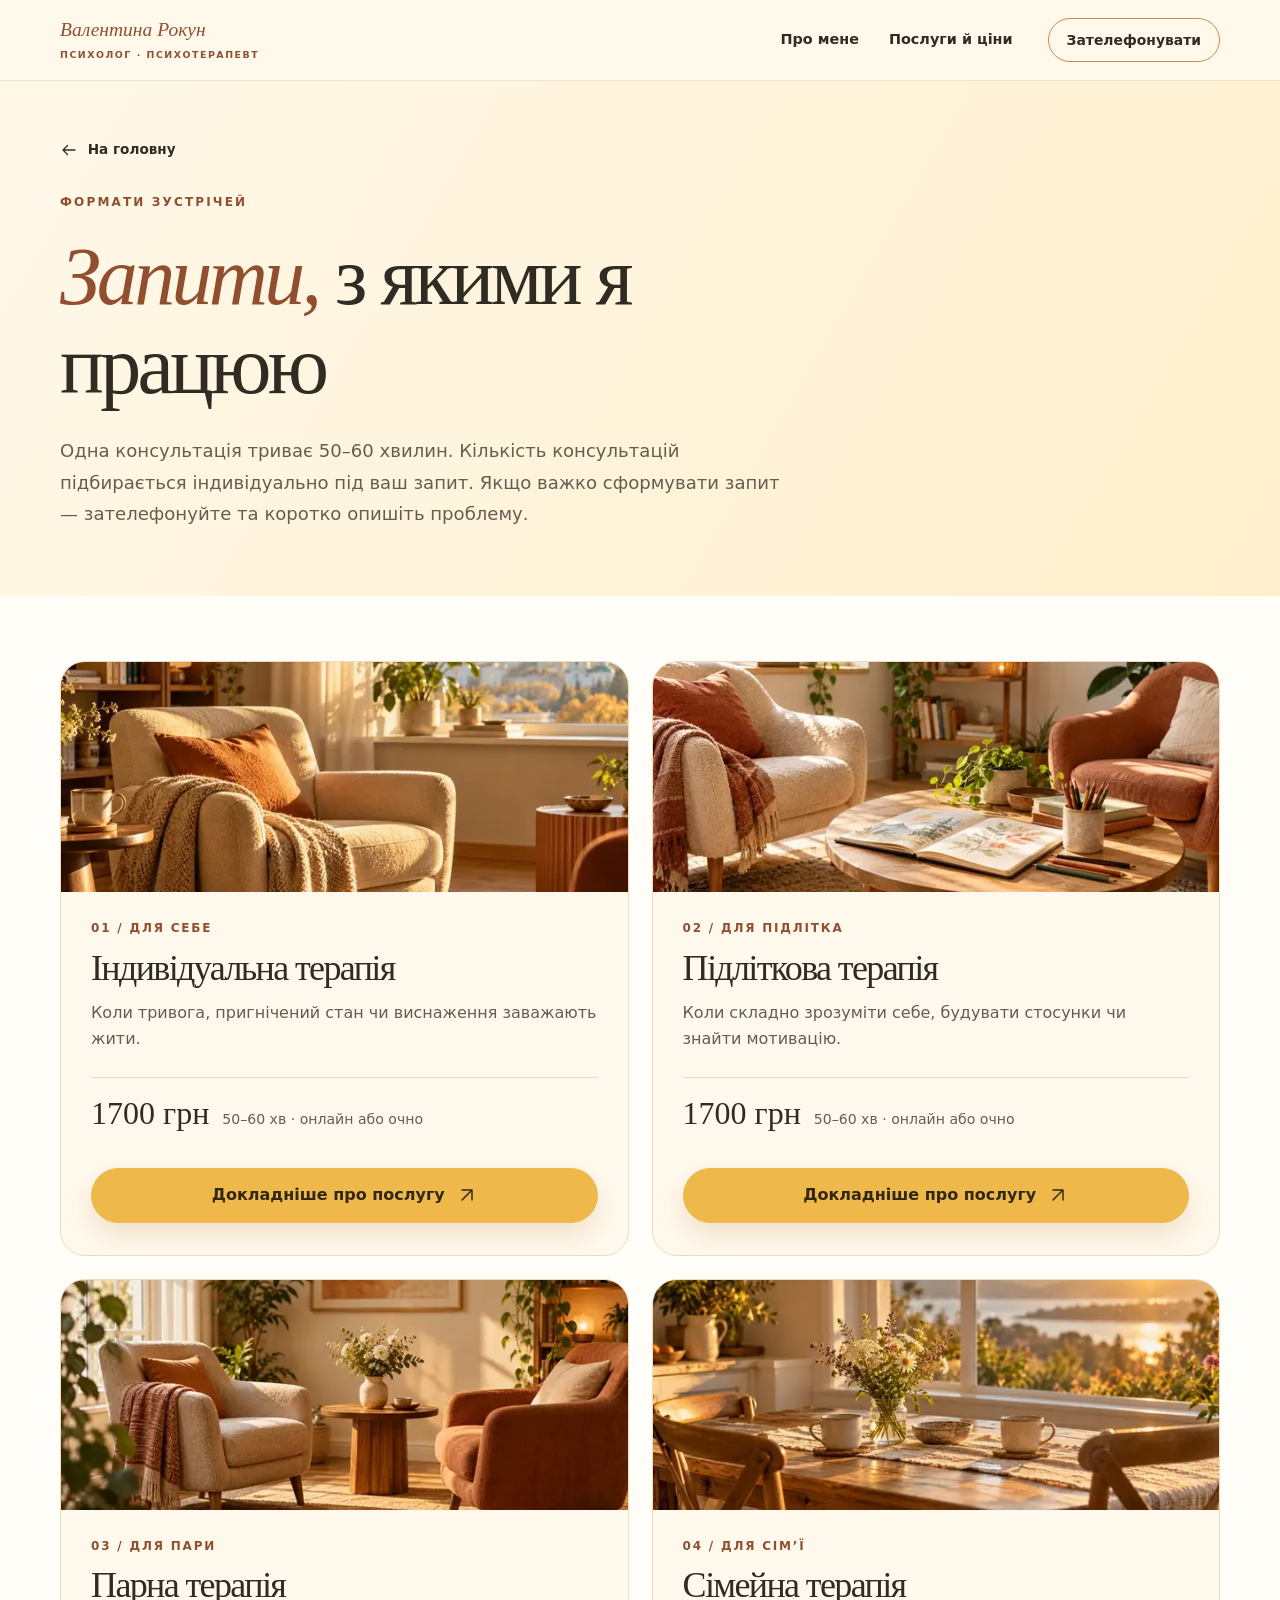
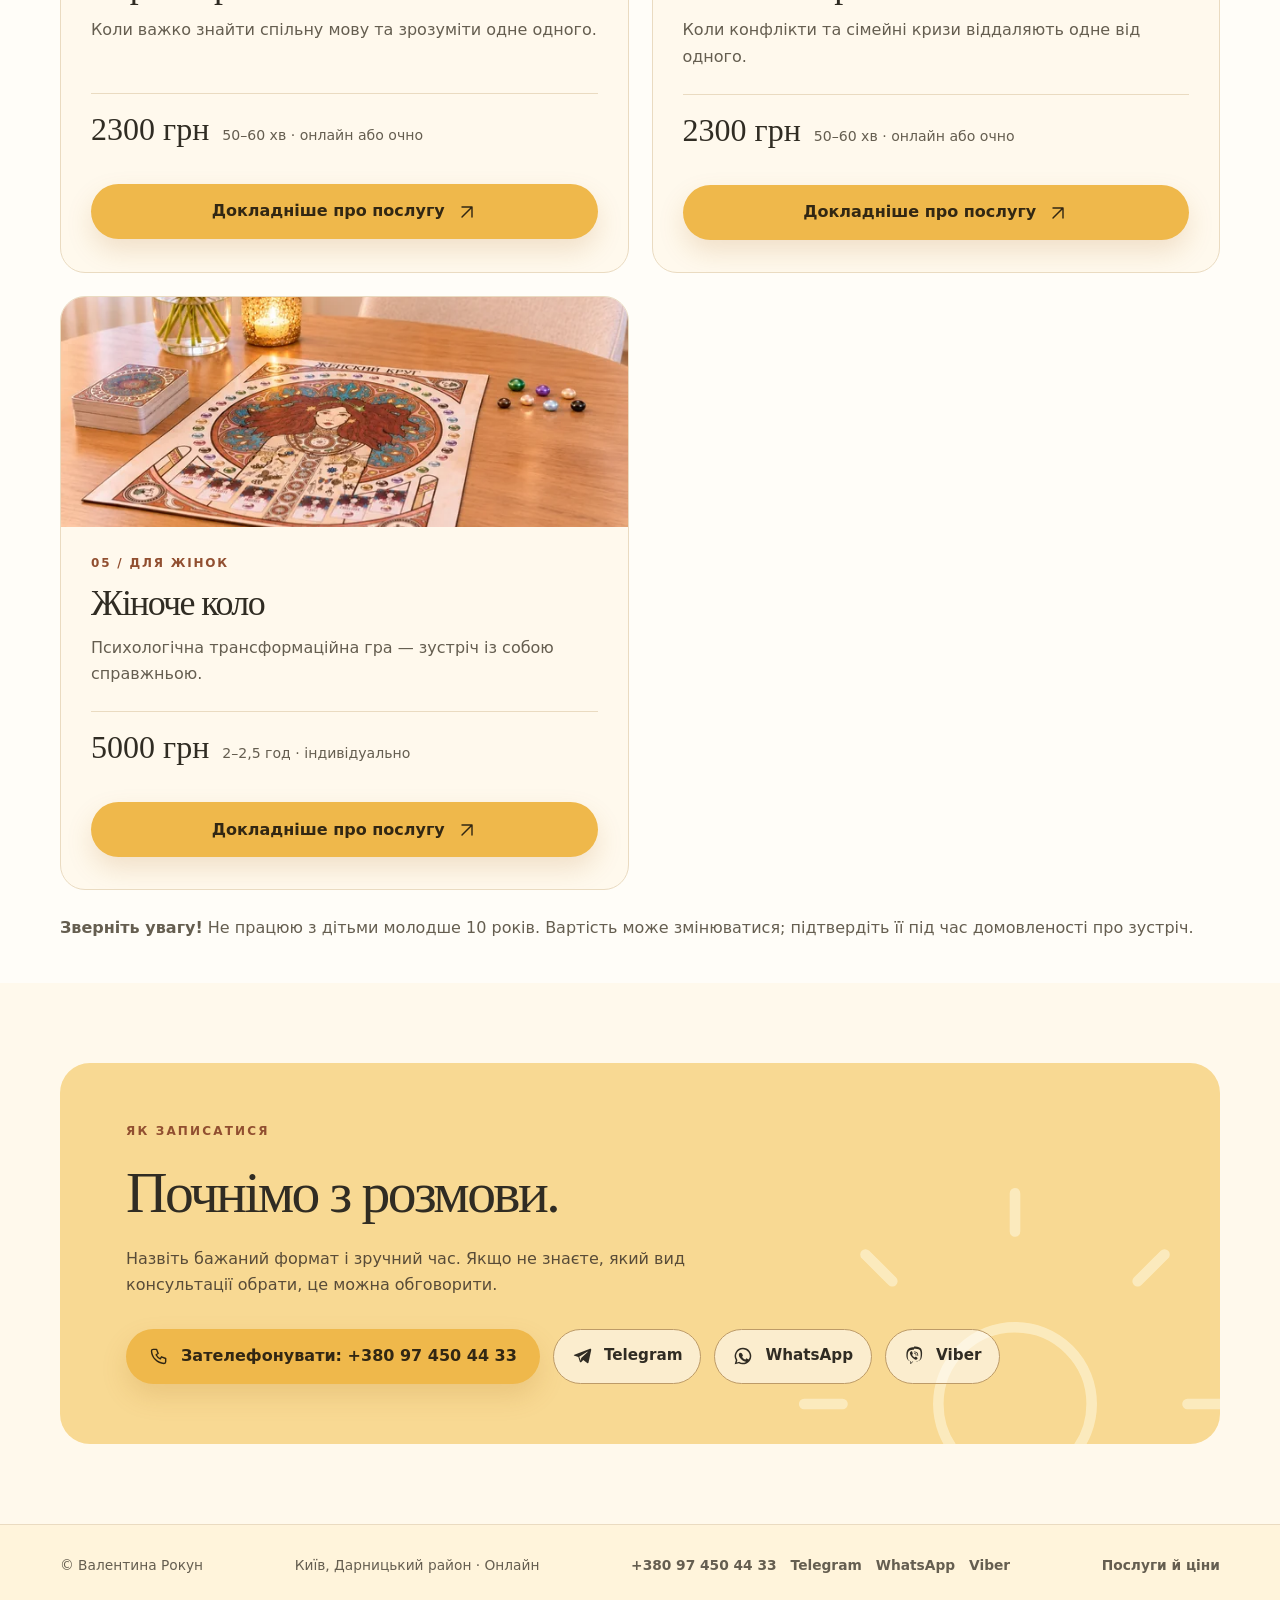
==== commit 33945012: "Оновити фото Жіночого кола, пошукові метадані та sitemap" ====
--- a/services/index.html
+++ b/services/index.html
@@ -4,25 +4,28 @@
 <meta charset="utf-8">
 <meta name="viewport" content="width=device-width,initial-scale=1">
 <meta name="theme-color" content="#fff8e9">
-<title>Послуги й ціни — Валентина Рокун, психолог</title>
-<meta name="description" content="Індивідуальна, підліткова, парна та сімейна терапія і психологічна гра «Жіноче коло». Онлайн або очно у Києві. Вартість консультацій Валентини Рокун.">
+<title>Консультації психолога у Києві та онлайн | Послуги й ціни</title>
+<meta name="description" content="Вартість і тривалість зустрічей із Валентиною Рокун. Порівняйте індивідуальну, підліткову, парну й сімейну консультації та психологічну гру «Жіноче коло».">
 <link rel="canonical" href="https://valentyna-rokun.com/services/">
 <meta property="og:type" content="website">
 <meta property="og:locale" content="uk_UA">
 <meta property="og:site_name" content="Валентина Рокун — психолог">
 <meta property="og:url" content="https://valentyna-rokun.com/services/">
-<meta property="og:title" content="Послуги й ціни — Валентина Рокун, психолог">
-<meta property="og:description" content="Індивідуальна, підліткова, парна та сімейна терапія і психологічна гра «Жіноче коло». Онлайн або очно у Києві. Вартість консультацій Валентини Рокун.">
+<meta property="og:title" content="Консультації психолога у Києві та онлайн | Послуги й ціни">
+<meta property="og:description" content="Вартість і тривалість зустрічей із Валентиною Рокун. Порівняйте індивідуальну, підліткову, парну й сімейну консультації та психологічну гру «Жіноче коло».">
 <meta property="og:image" content="https://valentyna-rokun.com/assets/og-image.jpg">
 <meta property="og:image:width" content="1200">
 <meta property="og:image:height" content="630">
+<meta property="og:image:type" content="image/jpeg">
+<meta property="og:image:alt" content="Валентина Рокун, психолог і психотерапевт">
 <meta name="twitter:card" content="summary_large_image">
-<meta name="twitter:title" content="Послуги й ціни — Валентина Рокун, психолог">
-<meta name="twitter:description" content="Індивідуальна, підліткова, парна та сімейна терапія і психологічна гра «Жіноче коло». Онлайн або очно у Києві. Вартість консультацій Валентини Рокун.">
+<meta name="twitter:title" content="Консультації психолога у Києві та онлайн | Послуги й ціни">
+<meta name="twitter:description" content="Вартість і тривалість зустрічей із Валентиною Рокун. Порівняйте індивідуальну, підліткову, парну й сімейну консультації та психологічну гру «Жіноче коло».">
 <meta name="twitter:image" content="https://valentyna-rokun.com/assets/og-image.jpg">
+<meta name="twitter:image:alt" content="Валентина Рокун, психолог і психотерапевт">
 <link rel="icon" href="../assets/favicon.svg" type="image/svg+xml">
 <link rel="stylesheet" href="../assets/site.css">
-<script type="application/ld+json">{"@context": "https://schema.org", "@graph": [{"@type": "BreadcrumbList", "itemListElement": [{"@type": "ListItem", "position": 1, "name": "Головна", "item": "https://valentyna-rokun.com/"}, {"@type": "ListItem", "position": 2, "name": "Послуги й ціни", "item": "https://valentyna-rokun.com/services/"}]}, {"@type": "ItemList", "itemListElement": [{"@type": "ListItem", "position": 1, "url": "https://valentyna-rokun.com/services/individual/", "name": "Індивідуальна терапія"}, {"@type": "ListItem", "position": 2, "url": "https://valentyna-rokun.com/services/teen/", "name": "Підліткова терапія"}, {"@type": "ListItem", "position": 3, "url": "https://valentyna-rokun.com/services/couple/", "name": "Парна терапія"}, {"@type": "ListItem", "position": 4, "url": "https://valentyna-rokun.com/services/family/", "name": "Сімейна терапія"}, {"@type": "ListItem", "position": 5, "url": "https://valentyna-rokun.com/services/zhinoche-kolo/", "name": "Жіноче коло"}]}]}</script>
+<script type="application/ld+json">{"@context": "https://schema.org", "@graph": [{"@type": "BreadcrumbList", "itemListElement": [{"@type": "ListItem", "position": 1, "name": "Головна", "item": "https://valentyna-rokun.com/"}, {"@type": "ListItem", "position": 2, "name": "Послуги й ціни", "item": "https://valentyna-rokun.com/services/"}]}, {"@type": "ItemList", "itemListElement": [{"@type": "ListItem", "position": 1, "url": "https://valentyna-rokun.com/services/individual/", "name": "Індивідуальна терапія"}, {"@type": "ListItem", "position": 2, "url": "https://valentyna-rokun.com/services/teen/", "name": "Підліткова терапія"}, {"@type": "ListItem", "position": 3, "url": "https://valentyna-rokun.com/services/couple/", "name": "Парна терапія"}, {"@type": "ListItem", "position": 4, "url": "https://valentyna-rokun.com/services/family/", "name": "Сімейна терапія"}, {"@type": "ListItem", "position": 5, "url": "https://valentyna-rokun.com/services/zhinoche-kolo/", "name": "Жіноче коло"}], "@id": "https://valentyna-rokun.com/services/#posluhy"}, {"@type": "CollectionPage", "@id": "https://valentyna-rokun.com/services/#webpage", "url": "https://valentyna-rokun.com/services/", "name": "Консультації психолога у Києві та онлайн | Послуги й ціни", "inLanguage": "uk", "isPartOf": {"@id": "https://valentyna-rokun.com/#website"}, "mainEntity": {"@id": "https://valentyna-rokun.com/services/#posluhy"}}]}</script>
 </head>
 <body>
 <a class="skip" href="#main">До змісту</a>
@@ -89,7 +92,7 @@
     </div>
   </article>
   <article class="offer-card" id="zhinoche-kolo">
-    <a class="offer-img" href="zhinoche-kolo/" tabindex="-1" aria-hidden="true"><img src="../assets/womens-circle.webp" srcset="../assets/womens-circle-640.webp 640w, ../assets/womens-circle.webp 1200w" sizes="(max-width: 760px) 100vw, 50vw" width="1200" height="800" loading="lazy" alt="Ігрове поле психологічної гри «Жіноче коло»"></a>
+    <a class="offer-img" href="zhinoche-kolo/" tabindex="-1" aria-hidden="true"><img src="../assets/zhinoche-kolo-ihrove-pole.webp" srcset="../assets/zhinoche-kolo-ihrove-pole-640.webp 640w, ../assets/zhinoche-kolo-ihrove-pole.webp 1402w" sizes="(max-width: 760px) 100vw, 50vw" width="1402" height="1122" loading="lazy" alt="Ігрове поле «Жіноче коло», колода карт і кольорові фішки на столі"></a>
     <div class="offer-body">
       <p class="offer-num">05 / ДЛЯ ЖІНОК</p>
       <h2><a href="zhinoche-kolo/">Жіноче коло</a></h2>
--- a/assets/site.css
+++ b/assets/site.css
@@ -17,3 +17,16 @@
 @media(max-width:1020px){.service-columns{grid-template-columns:1fr}.service-aside{position:static}.service-grid{gap:36px}}
 @media(max-width:760px){.circle-banner{grid-template-columns:1fr}.circle-banner-img{min-height:200px;max-height:260px}.circle-banner-body{padding:24px}.circle-banner-body strong{font-size:1.5rem}.service-grid{display:flex;flex-direction:column}.service-hero{padding:28px 0 48px}.hero-actions .btn.msg{width:calc(33.333% - 7px);padding:12px 8px;font-size:.85rem}.hero-actions .btn.msg .ui-icon{width:18px;height:18px}.timeline{grid-template-columns:1fr;gap:4px 0;padding:18px}.timeline dt{margin-top:10px}.timeline dt:first-child{margin-top:0}.aside-card .btn{font-size:.95rem}}
 @media(max-width:410px){.hero-actions .btn.msg{width:100%}}
+
+.service-photo.circle-portrait {
+  width: min(100%, 19.5rem);
+  justify-self: center;
+}
+.circle-portrait img {
+  aspect-ratio: auto;
+  object-fit: contain;
+}
+.circle-banner-img img,
+#zhinoche-kolo .offer-img img {
+  object-position: center 82%;
+}
